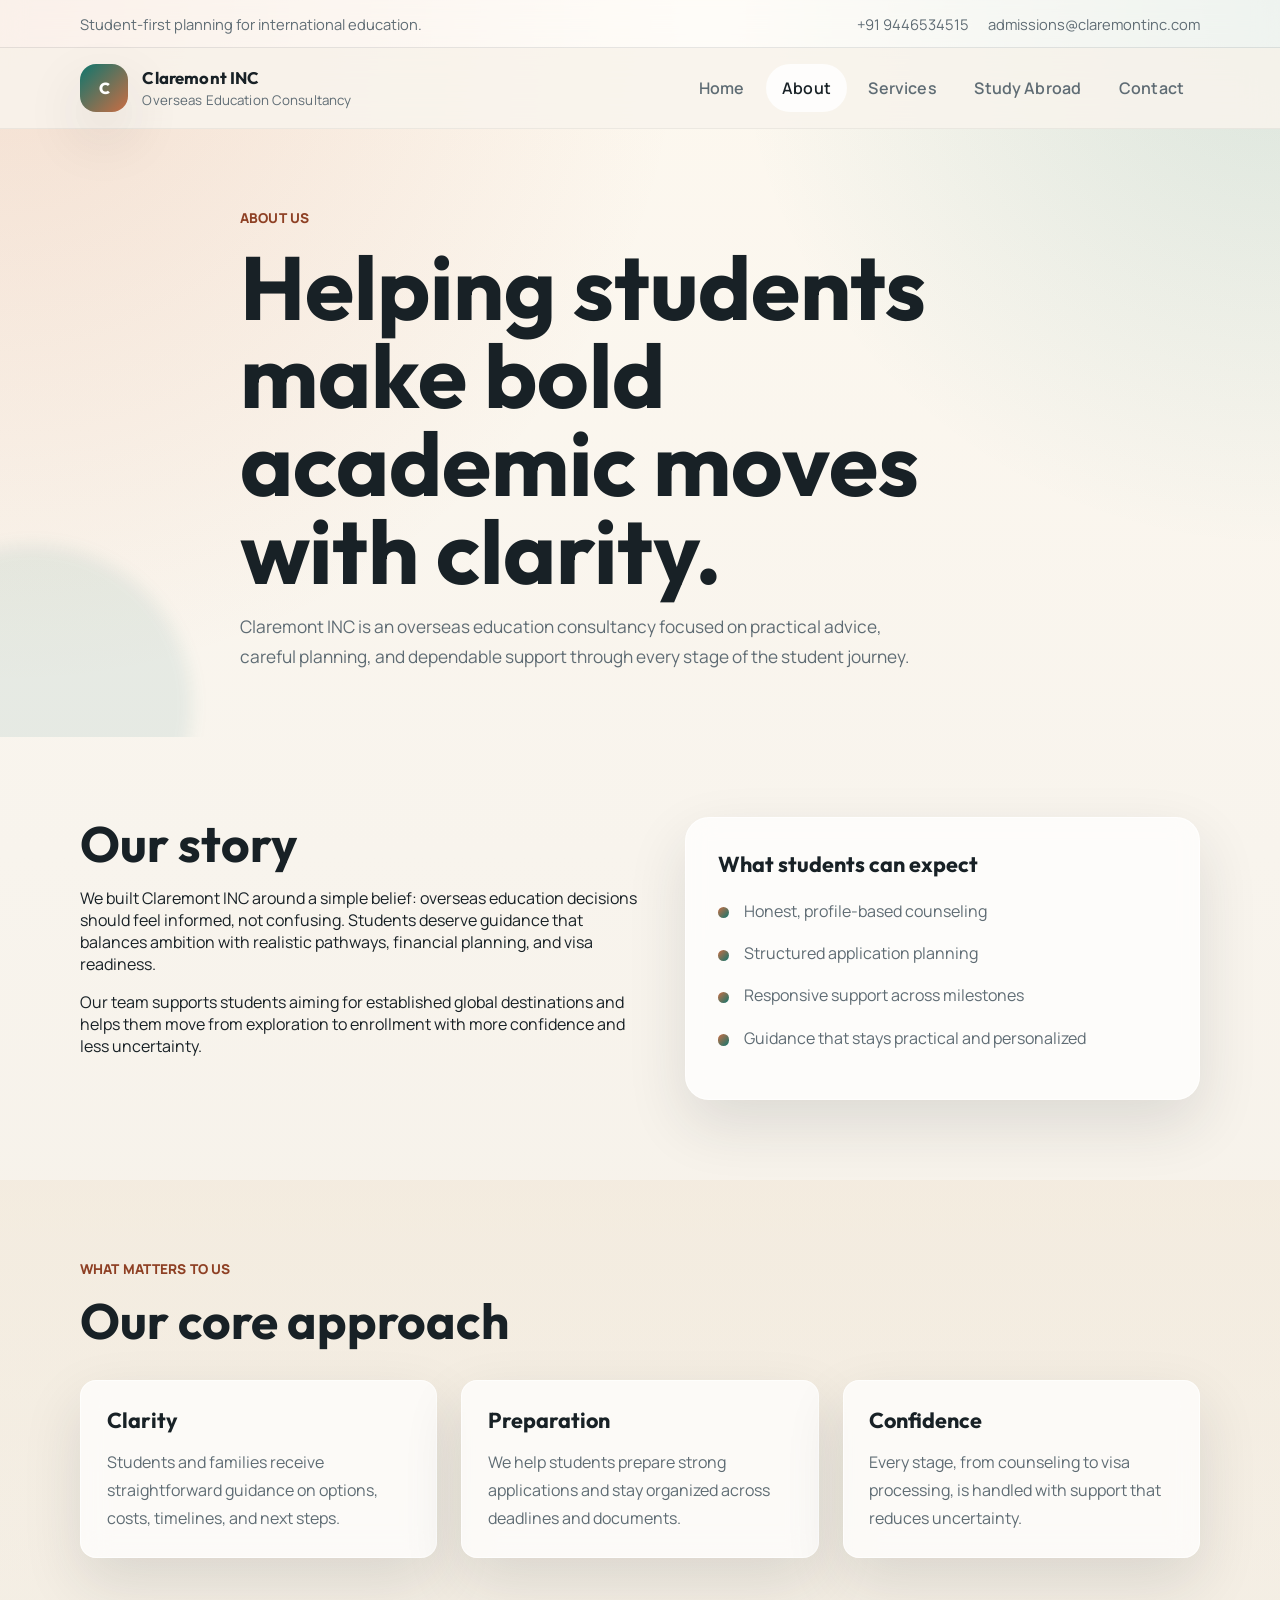
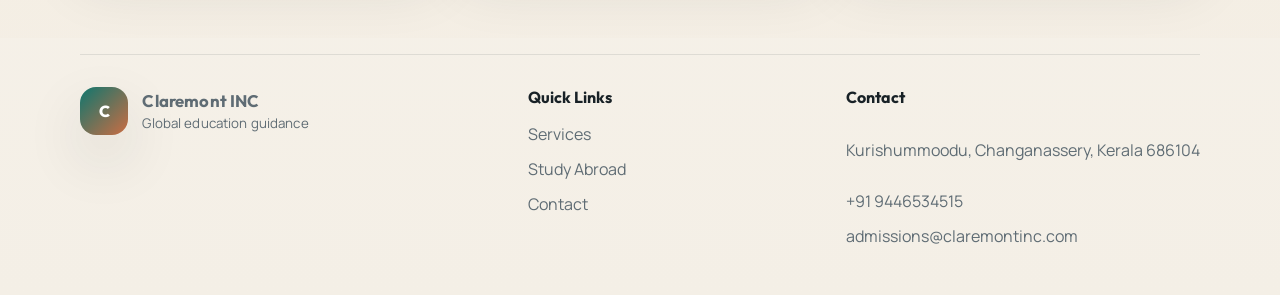
==== about.html @ fc42eb47 "Recreate Claremont website" ====
<!DOCTYPE html>
<html lang="en">
<head>
  <meta charset="UTF-8">
  <meta name="viewport" content="width=device-width, initial-scale=1.0">
  <title>About | Claremont INC</title>
  <meta name="description" content="Learn about Claremont INC and our student-first approach to overseas education guidance.">
  <link rel="preconnect" href="https://fonts.googleapis.com">
  <link rel="preconnect" href="https://fonts.gstatic.com" crossorigin>
  <link href="https://fonts.googleapis.com/css2?family=Manrope:wght@400;500;600;700;800&family=Outfit:wght@500;600;700;800&display=swap" rel="stylesheet">
  <link rel="stylesheet" href="styles.css">
</head>
<body>
  <div class="site-shell">
    <header class="topbar">
      <div class="container topbar__content">
        <p>Student-first planning for international education.</p>
        <div class="topbar__links">
          <a href="tel:+919446534515">+91 9446534515</a>
          <a href="mailto:admissions@claremontinc.com">admissions@claremontinc.com</a>
        </div>
      </div>
    </header>
    <header class="header">
      <div class="container header__content">
        <a class="brand" href="index.html">
          <span class="brand__mark">C</span>
          <span>
            <strong>Claremont INC</strong>
            <small>Overseas Education Consultancy</small>
          </span>
        </a>
        <button class="menu-toggle" type="button" aria-expanded="false" aria-controls="site-nav">
          <span></span>
          <span></span>
        </button>
        <nav id="site-nav" class="nav">
          <a class="nav__link" href="index.html">Home</a>
          <a class="nav__link nav__link--active" href="about.html">About</a>
          <a class="nav__link" href="services.html">Services</a>
          <a class="nav__link" href="study-abroad.html">Study Abroad</a>
          <a class="nav__link" href="contact.html">Contact</a>
        </nav>
      </div>
    </header>

    <main>
      <section class="page-hero">
        <div class="container page-hero__content">
          <p class="eyebrow">About us</p>
          <h1>Helping students make bold academic moves with clarity.</h1>
          <p class="lead">Claremont INC is an overseas education consultancy focused on practical advice, careful planning, and dependable support through every stage of the student journey.</p>
        </div>
      </section>

      <section class="section">
        <div class="container content-grid">
          <div>
            <h2>Our story</h2>
            <p>We built Claremont INC around a simple belief: overseas education decisions should feel informed, not confusing. Students deserve guidance that balances ambition with realistic pathways, financial planning, and visa readiness.</p>
            <p>Our team supports students aiming for established global destinations and helps them move from exploration to enrollment with more confidence and less uncertainty.</p>
          </div>
          <div class="highlight-panel">
            <h3>What students can expect</h3>
            <ul class="check-list">
              <li>Honest, profile-based counseling</li>
              <li>Structured application planning</li>
              <li>Responsive support across milestones</li>
              <li>Guidance that stays practical and personalized</li>
            </ul>
          </div>
        </div>
      </section>

      <section class="section section--tint">
        <div class="container">
          <div class="section-heading">
            <p class="eyebrow">What matters to us</p>
            <h2>Our core approach</h2>
          </div>
          <div class="service-grid">
            <article class="service-card">
              <h3>Clarity</h3>
              <p>Students and families receive straightforward guidance on options, costs, timelines, and next steps.</p>
            </article>
            <article class="service-card">
              <h3>Preparation</h3>
              <p>We help students prepare strong applications and stay organized across deadlines and documents.</p>
            </article>
            <article class="service-card">
              <h3>Confidence</h3>
              <p>Every stage, from counseling to visa processing, is handled with support that reduces uncertainty.</p>
            </article>
          </div>
        </div>
      </section>
    </main>

    <footer class="footer">
      <div class="container footer__grid">
        <div>
          <a class="brand brand--footer" href="index.html">
            <span class="brand__mark">C</span>
            <span>
              <strong>Claremont INC</strong>
              <small>Global education guidance</small>
            </span>
          </a>
        </div>
        <div>
          <h3>Quick Links</h3>
          <a href="services.html">Services</a>
          <a href="study-abroad.html">Study Abroad</a>
          <a href="contact.html">Contact</a>
        </div>
        <div>
          <h3>Contact</h3>
          <p>Kurishummoodu, Changanassery, Kerala 686104</p>
          <a href="tel:+919446534515">+91 9446534515</a>
          <a href="mailto:admissions@claremontinc.com">admissions@claremontinc.com</a>
        </div>
      </div>
    </footer>
  </div>
  <script src="script.js"></script>
</body>
</html>
---- styles.css ----
:root {
  --bg: #f8f4ed;
  --bg-strong: #f0e5d4;
  --surface: rgba(255, 255, 255, 0.72);
  --surface-strong: #fffdf8;
  --ink: #182126;
  --muted: #5f6c74;
  --line: rgba(24, 33, 38, 0.1);
  --brand: #0f766e;
  --brand-deep: #0a4f4a;
  --accent: #cb6d43;
  --accent-deep: #8e4024;
  --shadow: 0 24px 60px rgba(37, 44, 52, 0.12);
  --radius: 24px;
  --radius-sm: 16px;
  --container: min(1120px, calc(100% - 2rem));
}

* {
  box-sizing: border-box;
}

html {
  scroll-behavior: smooth;
}

body {
  margin: 0;
  font-family: "Manrope", sans-serif;
  color: var(--ink);
  background:
    radial-gradient(circle at top left, rgba(203, 109, 67, 0.18), transparent 30%),
    radial-gradient(circle at top right, rgba(15, 118, 110, 0.15), transparent 24%),
    linear-gradient(180deg, #fdf8ef 0%, #f8f4ed 45%, #f4efe6 100%);
}

a {
  color: inherit;
  text-decoration: none;
}

img {
  max-width: 100%;
}

.site-shell {
  min-height: 100vh;
}

.container {
  width: var(--container);
  margin: 0 auto;
}

.topbar {
  border-bottom: 1px solid var(--line);
  background: rgba(255, 255, 255, 0.55);
  backdrop-filter: blur(12px);
}

.topbar__content,
.header__content,
.hero__stats,
.cta-banner,
.footer__grid {
  display: flex;
  align-items: center;
}

.topbar__content {
  justify-content: space-between;
  gap: 1rem;
  padding: 0.85rem 0;
  font-size: 0.92rem;
  color: var(--muted);
}

.topbar__content p {
  margin: 0;
}

.topbar__links {
  display: flex;
  gap: 1.2rem;
  flex-wrap: wrap;
}

.header {
  position: sticky;
  top: 0;
  z-index: 50;
  background: rgba(248, 244, 237, 0.85);
  backdrop-filter: blur(18px);
  border-bottom: 1px solid rgba(24, 33, 38, 0.06);
}

.header__content {
  justify-content: space-between;
  gap: 1rem;
  padding: 1rem 0;
}

.brand {
  display: inline-flex;
  align-items: center;
  gap: 0.9rem;
}

.brand strong,
.brand small,
.nav__link,
.button,
.eyebrow,
.step-card span {
  letter-spacing: 0.01em;
}

.brand strong,
h1,
h2,
h3 {
  font-family: "Outfit", sans-serif;
}

.brand strong {
  display: block;
  font-size: 1.05rem;
}

.brand small {
  color: var(--muted);
}

.brand__mark {
  width: 3rem;
  height: 3rem;
  display: grid;
  place-items: center;
  border-radius: 1rem;
  color: white;
  font-weight: 800;
  font-family: "Outfit", sans-serif;
  background: linear-gradient(135deg, var(--brand), var(--accent));
  box-shadow: var(--shadow);
}

.nav {
  display: flex;
  align-items: center;
  gap: 0.35rem;
}

.nav__link {
  padding: 0.8rem 1rem;
  border-radius: 999px;
  color: var(--muted);
  font-weight: 600;
}

.nav__link:hover,
.nav__link--active {
  color: var(--ink);
  background: rgba(255, 255, 255, 0.8);
}

.menu-toggle {
  display: none;
  background: transparent;
  border: 0;
  padding: 0.3rem;
}

.menu-toggle span {
  display: block;
  width: 1.5rem;
  height: 2px;
  margin: 0.28rem 0;
  background: var(--ink);
}

.hero,
.page-hero {
  position: relative;
  overflow: hidden;
}

.hero::before,
.page-hero::before {
  content: "";
  position: absolute;
  inset: auto auto -8rem -8rem;
  width: 20rem;
  height: 20rem;
  border-radius: 50%;
  background: rgba(15, 118, 110, 0.08);
  filter: blur(8px);
}

.hero__grid,
.split-panel,
.content-grid,
.contact-grid {
  display: grid;
  gap: 2rem;
}

.hero__grid {
  grid-template-columns: 1.1fr 0.9fr;
  align-items: center;
  min-height: calc(100vh - 10rem);
  padding: 4rem 0 5rem;
}

.hero__copy {
  animation: rise 700ms ease-out both;
}

.hero__card {
  position: relative;
  animation: rise 900ms ease-out both;
}

.eyebrow {
  margin: 0 0 1rem;
  color: var(--accent-deep);
  font-size: 0.85rem;
  font-weight: 800;
  text-transform: uppercase;
}

h1 {
  margin: 0;
  font-size: clamp(2.8rem, 7vw, 5.8rem);
  line-height: 0.98;
}

h2 {
  margin: 0 0 1rem;
  font-size: clamp(2rem, 4vw, 3.1rem);
  line-height: 1.08;
}

h3 {
  margin: 0 0 0.85rem;
  font-size: 1.35rem;
}

.lead {
  max-width: 42rem;
  font-size: 1.08rem;
  line-height: 1.75;
  color: var(--muted);
}

.hero__actions {
  display: flex;
  flex-wrap: wrap;
  gap: 1rem;
  margin: 2rem 0;
}

.button {
  display: inline-flex;
  align-items: center;
  justify-content: center;
  min-height: 3.4rem;
  padding: 0.8rem 1.35rem;
  border-radius: 999px;
  border: 1px solid transparent;
  font-weight: 700;
  transition: transform 180ms ease, background 180ms ease, color 180ms ease;
}

.button:hover {
  transform: translateY(-1px);
}

.button--primary {
  color: white;
  background: linear-gradient(135deg, var(--brand), var(--brand-deep));
  box-shadow: 0 18px 40px rgba(15, 118, 110, 0.25);
}

.button--secondary {
  background: rgba(255, 255, 255, 0.72);
  border-color: var(--line);
}

.hero__stats {
  gap: 1rem;
  flex-wrap: wrap;
}

.hero__stats div,
.info-card,
.step-card,
.service-card,
.feature-card,
.testimonial-card,
.cta-banner,
.contact-card,
.detail-card,
.highlight-panel,
.destination-card {
  border: 1px solid rgba(255, 255, 255, 0.65);
  background: var(--surface);
  backdrop-filter: blur(14px);
  box-shadow: var(--shadow);
}

.hero__stats div {
  padding: 1rem 1.15rem;
  min-width: 12rem;
  border-radius: 1.2rem;
}

.hero__stats dt {
  font-family: "Outfit", sans-serif;
  font-size: 1.35rem;
  font-weight: 700;
}

.hero__stats dd {
  margin: 0.35rem 0 0;
  color: var(--muted);
}

.info-card {
  padding: 2rem;
  border-radius: var(--radius);
}

.info-card__label {
  margin: 0 0 0.75rem;
  color: var(--brand);
  font-weight: 800;
}

.check-list {
  list-style: none;
  padding: 0;
  margin: 1.2rem 0 0;
}

.check-list li {
  position: relative;
  padding-left: 1.65rem;
  margin-bottom: 1rem;
  color: var(--muted);
  line-height: 1.65;
}

.check-list li::before {
  content: "";
  position: absolute;
  left: 0;
  top: 0.6rem;
  width: 0.7rem;
  height: 0.7rem;
  border-radius: 50%;
  background: linear-gradient(135deg, var(--accent), var(--brand));
}

.floating-panel {
  position: absolute;
  right: -1rem;
  bottom: -1.5rem;
  width: min(18rem, 90%);
  padding: 1.2rem;
  border-radius: 1.25rem;
  background: var(--surface-strong);
  border: 1px solid var(--line);
  box-shadow: var(--shadow);
}

.floating-panel p {
  margin: 0 0 0.35rem;
  color: var(--muted);
}

.section {
  padding: 5rem 0;
}

.section--tint {
  background: linear-gradient(180deg, rgba(240, 229, 212, 0.5), rgba(240, 229, 212, 0.16));
}

.section--accent {
  background: linear-gradient(135deg, #113d44 0%, #0f5f66 55%, #1f7666 100%);
  color: white;
}

.section-heading {
  max-width: 42rem;
  margin-bottom: 2rem;
}

.section-heading--light .eyebrow,
.section-heading--light p,
.section-heading--light h2 {
  color: white;
}

.steps-grid,
.service-grid,
.testimonial-grid,
.destination-grid {
  display: grid;
  gap: 1.5rem;
}

.steps-grid,
.testimonial-grid {
  grid-template-columns: repeat(3, 1fr);
}

.service-grid,
.destination-grid {
  grid-template-columns: repeat(3, 1fr);
}

.step-card,
.service-card,
.feature-card,
.testimonial-card,
.detail-card,
.destination-card {
  padding: 1.6rem;
  border-radius: var(--radius-sm);
}

.step-card span {
  display: inline-block;
  margin-bottom: 1rem;
  color: var(--brand);
  font-weight: 800;
}

.step-card p,
.service-card p,
.feature-card p,
.testimonial-card p,
.destination-card p,
.detail-card p,
.contact-card p {
  margin: 0;
  line-height: 1.75;
  color: var(--muted);
}

.split-panel {
  grid-template-columns: 0.95fr 1.05fr;
  align-items: start;
}

.feature-stack {
  display: grid;
  gap: 1rem;
}

.testimonials .testimonial-card {
  background: rgba(255, 255, 255, 0.1);
  border-color: rgba(255, 255, 255, 0.16);
}

.testimonial-card p,
.testimonial-card footer {
  color: rgba(255, 255, 255, 0.9);
}

.testimonial-card footer {
  margin-top: 1rem;
  font-weight: 700;
}

.cta-banner {
  justify-content: space-between;
  gap: 1.5rem;
  padding: 2rem;
  border-radius: var(--radius);
}

.page-hero__content {
  padding: 5rem 0 3rem;
  max-width: 50rem;
}

.content-grid,
.contact-grid {
  grid-template-columns: 1fr 0.9fr;
  align-items: start;
}

.highlight-panel,
.contact-card {
  padding: 2rem;
  border-radius: var(--radius);
}

.contact-aside {
  display: grid;
  gap: 1rem;
}

.detail-card--accent {
  background: linear-gradient(135deg, rgba(203, 109, 67, 0.2), rgba(15, 118, 110, 0.14));
}

.contact-form {
  display: grid;
  gap: 1rem;
}

.contact-form label {
  display: grid;
  gap: 0.5rem;
  font-weight: 700;
}

.contact-form input,
.contact-form textarea {
  width: 100%;
  padding: 0.95rem 1rem;
  font: inherit;
  color: var(--ink);
  border: 1px solid rgba(24, 33, 38, 0.12);
  border-radius: 1rem;
  background: rgba(255, 255, 255, 0.9);
}

.contact-form input:focus,
.contact-form textarea:focus {
  outline: 2px solid rgba(15, 118, 110, 0.24);
  border-color: var(--brand);
}

.footer {
  padding: 1rem 0 3rem;
}

.footer__grid {
  align-items: start;
  justify-content: space-between;
  gap: 2rem;
  padding-top: 2rem;
  border-top: 1px solid var(--line);
}

.footer__grid > div {
  display: grid;
  gap: 0.8rem;
}

.footer h3 {
  margin-bottom: 0.2rem;
  font-size: 1rem;
}

.footer p,
.footer a {
  color: var(--muted);
}

@keyframes rise {
  from {
    opacity: 0;
    transform: translateY(24px);
  }

  to {
    opacity: 1;
    transform: translateY(0);
  }
}

@media (max-width: 900px) {
  .menu-toggle {
    display: block;
  }

  .nav {
    position: absolute;
    top: calc(100% + 0.75rem);
    right: 1rem;
    left: 1rem;
    display: none;
    flex-direction: column;
    align-items: stretch;
    padding: 0.8rem;
    border-radius: 1.25rem;
    background: rgba(255, 253, 248, 0.95);
    border: 1px solid var(--line);
    box-shadow: var(--shadow);
  }

  .nav.nav--open {
    display: flex;
  }

  .hero__grid,
  .split-panel,
  .content-grid,
  .contact-grid,
  .steps-grid,
  .service-grid,
  .testimonial-grid,
  .destination-grid {
    grid-template-columns: 1fr;
  }

  .hero__grid {
    min-height: auto;
    padding-top: 3rem;
  }

  .floating-panel {
    position: static;
    margin-top: 1rem;
    width: 100%;
  }

  .cta-banner,
  .topbar__content,
  .footer__grid {
    flex-direction: column;
    align-items: flex-start;
  }

  h1 {
    line-height: 1.02;
  }
}

@media (max-width: 640px) {
  .topbar {
    display: none;
  }

  .header__content {
    padding: 0.85rem 0;
  }

  .section,
  .page-hero__content {
    padding-top: 3.5rem;
    padding-bottom: 3.5rem;
  }

  .hero__stats div,
  .step-card,
  .service-card,
  .feature-card,
  .testimonial-card,
  .cta-banner,
  .contact-card,
  .detail-card,
  .highlight-panel,
  .destination-card,
  .info-card {
    padding: 1.25rem;
  }
}
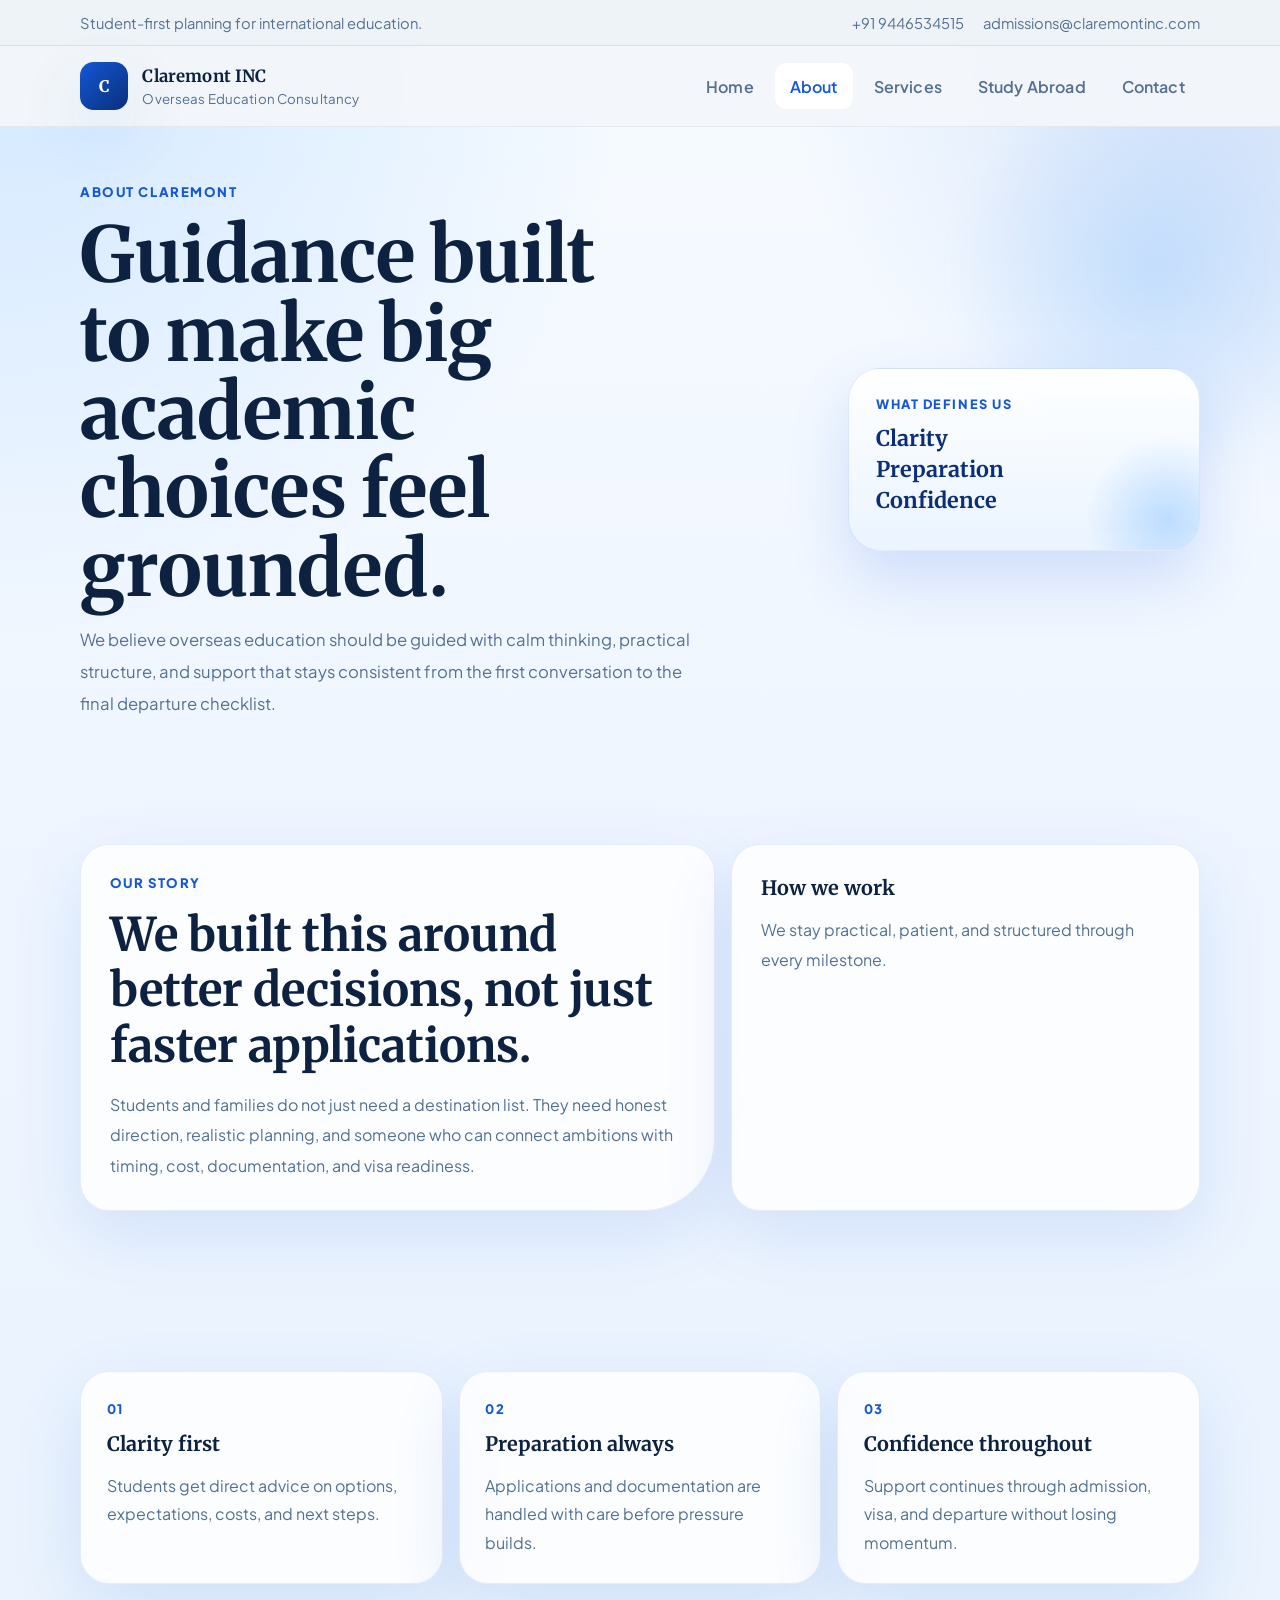
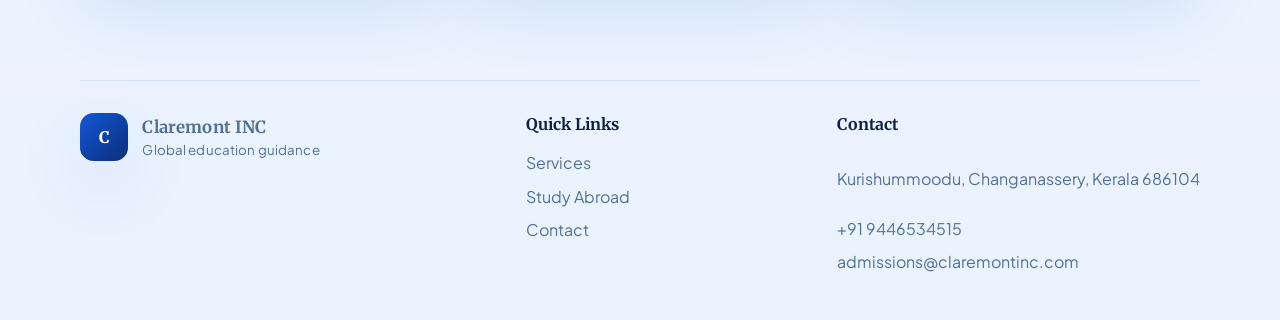
==== commit 2830b8d5: "Redesign site with animated premium visual system" ====
--- a/about.html
+++ b/about.html
@@ -7,7 +7,7 @@
   <meta name="description" content="Learn about Claremont INC and our student-first approach to overseas education guidance.">
   <link rel="preconnect" href="https://fonts.googleapis.com">
   <link rel="preconnect" href="https://fonts.gstatic.com" crossorigin>
-  <link href="https://fonts.googleapis.com/css2?family=Manrope:wght@400;500;600;700;800&family=Outfit:wght@500;600;700;800&display=swap" rel="stylesheet">
+  <link href="https://fonts.googleapis.com/css2?family=Merriweather:wght@400;700&family=Plus+Jakarta+Sans:wght@400;500;600;700;800&display=swap" rel="stylesheet">
   <link rel="stylesheet" href="styles.css">
 </head>
 <body>
@@ -21,9 +21,10 @@
         </div>
       </div>
     </header>
+
     <header class="header">
       <div class="container header__content">
-        <a class="brand" href="index.html">
+        <a class="brand" href="index.html" aria-label="Claremont INC home">
           <span class="brand__mark">C</span>
           <span>
             <strong>Claremont INC</strong>
@@ -45,53 +46,55 @@
     </header>
 
     <main>
-      <section class="page-hero">
-        <div class="container page-hero__content">
-          <p class="eyebrow">About us</p>
-          <h1>Helping students make bold academic moves with clarity.</h1>
-          <p class="lead">Claremont INC is an overseas education consultancy focused on practical advice, careful planning, and dependable support through every stage of the student journey.</p>
+      <section class="inner-hero">
+        <div class="container inner-hero__grid">
+          <div class="inner-hero__copy" data-reveal>
+            <p class="eyebrow">About Claremont</p>
+            <h1>Guidance built to make big academic choices feel grounded.</h1>
+            <p class="lead">We believe overseas education should be guided with calm thinking, practical structure, and support that stays consistent from the first conversation to the final departure checklist.</p>
+          </div>
+          <div class="inner-hero__panel" data-reveal>
+            <div class="glow-card glow-card--compact">
+              <span>What defines us</span>
+              <strong>Clarity</strong>
+              <strong>Preparation</strong>
+              <strong>Confidence</strong>
+            </div>
+          </div>
         </div>
       </section>
 
       <section class="section">
-        <div class="container content-grid">
-          <div>
-            <h2>Our story</h2>
-            <p>We built Claremont INC around a simple belief: overseas education decisions should feel informed, not confusing. Students deserve guidance that balances ambition with realistic pathways, financial planning, and visa readiness.</p>
-            <p>Our team supports students aiming for established global destinations and helps them move from exploration to enrollment with more confidence and less uncertainty.</p>
+        <div class="container narrative-grid">
+          <div class="narrative-card narrative-card--wide" data-reveal>
+            <p class="eyebrow">Our story</p>
+            <h2>We built this around better decisions, not just faster applications.</h2>
+            <p>Students and families do not just need a destination list. They need honest direction, realistic planning, and someone who can connect ambitions with timing, cost, documentation, and visa readiness.</p>
           </div>
-          <div class="highlight-panel">
-            <h3>What students can expect</h3>
-            <ul class="check-list">
-              <li>Honest, profile-based counseling</li>
-              <li>Structured application planning</li>
-              <li>Responsive support across milestones</li>
-              <li>Guidance that stays practical and personalized</li>
-            </ul>
+          <div class="narrative-card" data-reveal>
+            <h3>How we work</h3>
+            <p>We stay practical, patient, and structured through every milestone.</p>
           </div>
         </div>
       </section>
 
-      <section class="section section--tint">
-        <div class="container">
-          <div class="section-heading">
-            <p class="eyebrow">What matters to us</p>
-            <h2>Our core approach</h2>
-          </div>
-          <div class="service-grid">
-            <article class="service-card">
-              <h3>Clarity</h3>
-              <p>Students and families receive straightforward guidance on options, costs, timelines, and next steps.</p>
-            </article>
-            <article class="service-card">
-              <h3>Preparation</h3>
-              <p>We help students prepare strong applications and stay organized across deadlines and documents.</p>
-            </article>
-            <article class="service-card">
-              <h3>Confidence</h3>
-              <p>Every stage, from counseling to visa processing, is handled with support that reduces uncertainty.</p>
-            </article>
-          </div>
+      <section class="section section--aurora">
+        <div class="container prism-grid">
+          <article class="prism-card" data-reveal>
+            <span>01</span>
+            <h3>Clarity first</h3>
+            <p>Students get direct advice on options, expectations, costs, and next steps.</p>
+          </article>
+          <article class="prism-card prism-card--lift" data-reveal>
+            <span>02</span>
+            <h3>Preparation always</h3>
+            <p>Applications and documentation are handled with care before pressure builds.</p>
+          </article>
+          <article class="prism-card" data-reveal>
+            <span>03</span>
+            <h3>Confidence throughout</h3>
+            <p>Support continues through admission, visa, and departure without losing momentum.</p>
+          </article>
         </div>
       </section>
     </main>
--- a/styles.css
+++ b/styles.css
@@ -1,18 +1,20 @@
 :root {
-  --bg: #f8f4ed;
-  --bg-strong: #f0e5d4;
-  --surface: rgba(255, 255, 255, 0.72);
-  --surface-strong: #fffdf8;
-  --ink: #182126;
-  --muted: #5f6c74;
-  --line: rgba(24, 33, 38, 0.1);
-  --brand: #0f766e;
-  --brand-deep: #0a4f4a;
-  --accent: #cb6d43;
-  --accent-deep: #8e4024;
-  --shadow: 0 24px 60px rgba(37, 44, 52, 0.12);
-  --radius: 24px;
-  --radius-sm: 16px;
+  --bg: #eef5ff;
+  --bg-strong: #dfeaf9;
+  --surface: #ffffff;
+  --surface-soft: #f6faff;
+  --surface-strong: #fdfefe;
+  --ink: #0d2240;
+  --muted: #537092;
+  --line: #d3e0f2;
+  --brand: #1457d8;
+  --brand-deep: #0a2f78;
+  --brand-soft: #e8f1ff;
+  --accent: #4aa3ff;
+  --accent-soft: #e7f4ff;
+  --shadow: 0 24px 70px rgba(20, 87, 216, 0.12);
+  --radius: 20px;
+  --radius-sm: 12px;
   --container: min(1120px, calc(100% - 2rem));
 }
 
@@ -26,12 +28,12 @@
 
 body {
   margin: 0;
-  font-family: "Manrope", sans-serif;
+  font-family: "Plus Jakarta Sans", sans-serif;
   color: var(--ink);
   background:
-    radial-gradient(circle at top left, rgba(203, 109, 67, 0.18), transparent 30%),
-    radial-gradient(circle at top right, rgba(15, 118, 110, 0.15), transparent 24%),
-    linear-gradient(180deg, #fdf8ef 0%, #f8f4ed 45%, #f4efe6 100%);
+    radial-gradient(circle at top left, rgba(74, 163, 255, 0.22), transparent 28%),
+    radial-gradient(circle at top right, rgba(20, 87, 216, 0.16), transparent 22%),
+    linear-gradient(180deg, #f7fbff 0%, #eef5ff 48%, #eaf2fd 100%);
 }
 
 a {
@@ -54,8 +56,7 @@
 
 .topbar {
   border-bottom: 1px solid var(--line);
-  background: rgba(255, 255, 255, 0.55);
-  backdrop-filter: blur(12px);
+  background: #eef3f8;
 }
 
 .topbar__content,
@@ -89,9 +90,9 @@
   position: sticky;
   top: 0;
   z-index: 50;
-  background: rgba(248, 244, 237, 0.85);
-  backdrop-filter: blur(18px);
-  border-bottom: 1px solid rgba(24, 33, 38, 0.06);
+  background: rgba(243, 246, 250, 0.96);
+  backdrop-filter: blur(10px);
+  border-bottom: 1px solid rgba(17, 32, 51, 0.06);
 }
 
 .header__content {
@@ -119,7 +120,7 @@
 h1,
 h2,
 h3 {
-  font-family: "Outfit", sans-serif;
+  font-family: "Merriweather", serif;
 }
 
 .brand strong {
@@ -136,11 +137,11 @@
   height: 3rem;
   display: grid;
   place-items: center;
-  border-radius: 1rem;
+  border-radius: 0.85rem;
   color: white;
   font-weight: 800;
-  font-family: "Outfit", sans-serif;
-  background: linear-gradient(135deg, var(--brand), var(--accent));
+  font-family: "Merriweather", serif;
+  background: linear-gradient(135deg, var(--brand), var(--brand-deep));
   box-shadow: var(--shadow);
 }
 
@@ -151,16 +152,16 @@
 }
 
 .nav__link {
-  padding: 0.8rem 1rem;
-  border-radius: 999px;
+  padding: 0.8rem 0.95rem;
+  border-radius: 0.7rem;
   color: var(--muted);
   font-weight: 600;
 }
 
 .nav__link:hover,
 .nav__link--active {
-  color: var(--ink);
-  background: rgba(255, 255, 255, 0.8);
+  color: var(--brand);
+  background: #ffffff;
 }
 
 .menu-toggle {
@@ -175,7 +176,7 @@
   width: 1.5rem;
   height: 2px;
   margin: 0.28rem 0;
-  background: var(--ink);
+  background: var(--brand);
 }
 
 .hero,
@@ -188,12 +189,13 @@
 .page-hero::before {
   content: "";
   position: absolute;
-  inset: auto auto -8rem -8rem;
-  width: 20rem;
-  height: 20rem;
-  border-radius: 50%;
-  background: rgba(15, 118, 110, 0.08);
-  filter: blur(8px);
+  inset: 0;
+  background:
+    linear-gradient(90deg, rgba(23, 57, 92, 0.06) 1px, transparent 1px),
+    linear-gradient(rgba(23, 57, 92, 0.06) 1px, transparent 1px);
+  background-size: 44px 44px;
+  mask-image: linear-gradient(180deg, rgba(0, 0, 0, 0.55), transparent 80%);
+  pointer-events: none;
 }
 
 .hero__grid,
@@ -204,11 +206,1994 @@
   gap: 2rem;
 }
 
+.editorial-hero,
+.introduction-block,
+.destination-layout,
+.credibility-band__grid,
+.editorial-testimonials__grid {
+  display: grid;
+  gap: 2rem;
+}
+
 .hero__grid {
-  grid-template-columns: 1.1fr 0.9fr;
+  grid-template-columns: 1.12fr 0.88fr;
   align-items: center;
-  min-height: calc(100vh - 10rem);
-  padding: 4rem 0 5rem;
+  min-height: calc(100vh - 12rem);
+  padding: 4.5rem 0 5rem;
+}
+
+.hero--editorial {
+  padding: 2.5rem 0 0;
+}
+
+.editorial-hero {
+  grid-template-columns: minmax(0, 1.2fr) minmax(290px, 0.56fr);
+  align-items: stretch;
+  min-height: calc(100vh - 16rem);
+}
+
+.editorial-hero__main {
+  display: flex;
+  flex-direction: column;
+  justify-content: center;
+  padding: 3.25rem 0 4rem;
+  max-width: 50rem;
+}
+
+.editorial-hero__aside {
+  display: grid;
+  align-content: end;
+  gap: 1rem;
+  padding: 2rem 0 3rem;
+}
+
+.hero-note {
+  padding: 1.35rem 1.4rem;
+  border-top: 3px solid var(--brand);
+  border-bottom: 1px solid var(--line);
+  background: rgba(255, 255, 255, 0.72);
+}
+
+.hero-note--accent {
+  border-top-color: var(--accent);
+  background: #f9f5ef;
+}
+
+.hero-note__label {
+  margin: 0 0 0.45rem;
+  font-size: 0.82rem;
+  font-weight: 800;
+  letter-spacing: 0.12em;
+  text-transform: uppercase;
+  color: var(--brand);
+}
+
+.hero-note p:last-child {
+  margin: 0;
+  line-height: 1.8;
+  color: var(--muted);
+}
+
+.credibility-band {
+  padding: 0 0 2rem;
+}
+
+.credibility-band__grid {
+  grid-template-columns: repeat(3, 1fr);
+  border-top: 1px solid var(--line);
+  border-bottom: 1px solid var(--line);
+}
+
+.credibility-band__grid > div {
+  padding: 1.6rem 0;
+}
+
+.credibility-band__grid > div:not(:last-child) {
+  border-right: 1px solid var(--line);
+}
+
+.credibility-band span {
+  display: block;
+  margin-bottom: 0.45rem;
+  font-family: "Merriweather", serif;
+  font-size: 1.55rem;
+  color: var(--brand);
+}
+
+.credibility-band p {
+  max-width: 18rem;
+  margin: 0;
+  line-height: 1.75;
+  color: var(--muted);
+}
+
+.section--paper {
+  background:
+    linear-gradient(180deg, rgba(255, 255, 255, 0.92), rgba(248, 250, 252, 0.92));
+}
+
+.introduction-block {
+  grid-template-columns: 0.9fr 1.1fr;
+  align-items: start;
+}
+
+.introduction-block__right {
+  padding-top: 0.55rem;
+}
+
+.introduction-block__right p {
+  margin: 0 0 1.15rem;
+  color: var(--muted);
+  line-height: 1.9;
+}
+
+.process-track {
+  display: grid;
+  grid-template-columns: repeat(4, 1fr);
+  gap: 0;
+  border-top: 1px solid var(--line);
+  border-bottom: 1px solid var(--line);
+}
+
+.process-step {
+  padding: 1.75rem 1.35rem 1.9rem;
+}
+
+.process-step:not(:last-child) {
+  border-right: 1px solid var(--line);
+}
+
+.process-step span {
+  display: inline-block;
+  margin-bottom: 1rem;
+  font-size: 0.82rem;
+  font-weight: 800;
+  letter-spacing: 0.12em;
+  color: var(--brand);
+}
+
+.process-step h3 {
+  margin-bottom: 0.7rem;
+  font-size: 1.1rem;
+}
+
+.process-step p {
+  margin: 0;
+  color: var(--muted);
+  line-height: 1.8;
+}
+
+.section--ink {
+  background: linear-gradient(180deg, #162c43, #19344f);
+  color: white;
+}
+
+.service-rows {
+  display: grid;
+  gap: 0;
+  border-top: 1px solid rgba(255, 255, 255, 0.14);
+}
+
+.service-row {
+  display: grid;
+  grid-template-columns: 88px minmax(0, 1fr);
+  gap: 1.2rem;
+  align-items: start;
+  padding: 1.4rem 0;
+  border-bottom: 1px solid rgba(255, 255, 255, 0.14);
+}
+
+.service-row span {
+  display: inline-block;
+  padding-top: 0.2rem;
+  font-family: "Merriweather", serif;
+  color: rgba(255, 255, 255, 0.72);
+}
+
+.service-row h3 {
+  margin-bottom: 0.55rem;
+  color: white;
+}
+
+.service-row p {
+  margin: 0;
+  max-width: 42rem;
+  line-height: 1.85;
+  color: rgba(255, 255, 255, 0.78);
+}
+
+.destination-layout {
+  grid-template-columns: 0.95fr 1.05fr;
+  align-items: center;
+}
+
+.destination-layout__list {
+  display: flex;
+  flex-wrap: wrap;
+  gap: 0.85rem;
+  justify-content: flex-start;
+  align-content: flex-start;
+}
+
+.destination-pill {
+  padding: 1rem 1.15rem;
+  min-width: 11rem;
+  border: 1px solid var(--line);
+  border-left: 4px solid var(--brand);
+  background: #ffffff;
+  font-weight: 700;
+  color: var(--brand);
+  box-shadow: var(--shadow);
+}
+
+.section--quote {
+  padding-top: 1rem;
+}
+
+.quote-panel {
+  position: relative;
+  padding: 2.75rem 2rem 2rem;
+  border-top: 4px solid var(--accent);
+  border-bottom: 1px solid var(--line);
+}
+
+.quote-panel__mark {
+  position: absolute;
+  top: -0.4rem;
+  left: 0;
+  margin: 0;
+  font-family: "Merriweather", serif;
+  font-size: 5rem;
+  line-height: 1;
+  color: rgba(138, 111, 77, 0.18);
+}
+
+.quote-panel blockquote {
+  max-width: 54rem;
+  margin: 0;
+  padding-left: 3rem;
+  font-family: "Merriweather", serif;
+  font-size: clamp(1.45rem, 3vw, 2.1rem);
+  line-height: 1.7;
+  color: var(--brand-deep);
+}
+
+.quote-panel__source {
+  margin: 1rem 0 0 3rem;
+  color: var(--muted);
+  font-weight: 700;
+}
+
+.editorial-testimonials__grid {
+  grid-template-columns: repeat(3, 1fr);
+  gap: 2rem;
+}
+
+.testimonial-plain {
+  margin: 0;
+  padding-top: 1.25rem;
+  border-top: 2px solid var(--brand);
+}
+
+.testimonial-plain p {
+  margin: 0 0 1rem;
+  line-height: 1.9;
+  color: var(--muted);
+}
+
+.testimonial-plain footer {
+  color: var(--brand);
+  font-weight: 700;
+}
+
+.cta-banner--editorial {
+  border-top: 3px solid var(--brand);
+  border-radius: 0;
+  box-shadow: none;
+}
+
+.hero--signature {
+  padding: 2rem 0 1.5rem;
+}
+
+.signature-hero {
+  display: grid;
+  grid-template-columns: minmax(0, 1.05fr) minmax(320px, 0.95fr);
+  gap: 2.2rem;
+  align-items: center;
+  min-height: calc(100vh - 11rem);
+}
+
+.signature-hero__copy {
+  position: relative;
+  z-index: 1;
+  padding: 2rem 0 3rem;
+}
+
+.signature-hero__copy h1 {
+  max-width: 12ch;
+  font-size: clamp(3.4rem, 7vw, 6.1rem);
+  line-height: 1.01;
+}
+
+.signature-hero__copy .lead {
+  max-width: 39rem;
+  font-size: 1.08rem;
+}
+
+.signature-metrics {
+  display: grid;
+  grid-template-columns: repeat(3, 1fr);
+  gap: 1rem;
+  margin-top: 2.25rem;
+}
+
+.signature-metrics div {
+  padding: 1rem 1rem 1.15rem;
+  border-radius: 1.1rem;
+  border: 1px solid rgba(20, 87, 216, 0.12);
+  background: rgba(255, 255, 255, 0.72);
+  backdrop-filter: blur(10px);
+  box-shadow: var(--shadow);
+}
+
+.signature-metrics strong {
+  display: block;
+  margin-bottom: 0.4rem;
+  font-family: "Merriweather", serif;
+  color: var(--brand-deep);
+}
+
+.signature-metrics span {
+  color: var(--muted);
+  line-height: 1.6;
+}
+
+.signature-hero__visual {
+  position: relative;
+  min-height: 38rem;
+  display: grid;
+  place-items: center;
+}
+
+.orbital-panel {
+  position: relative;
+  width: min(34rem, 100%);
+  aspect-ratio: 1 / 1;
+  border-radius: 2.4rem;
+  background:
+    radial-gradient(circle at center, rgba(255, 255, 255, 0.98) 0 18%, rgba(255, 255, 255, 0.88) 18% 28%, rgba(20, 87, 216, 0.12) 28% 29%, transparent 29% 45%, rgba(20, 87, 216, 0.08) 45% 46%, transparent 46% 62%, rgba(20, 87, 216, 0.06) 62% 63%, transparent 63% 100%),
+    linear-gradient(145deg, rgba(255, 255, 255, 0.88), rgba(232, 241, 255, 0.92));
+  border: 1px solid rgba(20, 87, 216, 0.12);
+  box-shadow: var(--shadow);
+  overflow: hidden;
+}
+
+.orbital-panel::before,
+.orbital-panel::after {
+  content: "";
+  position: absolute;
+  border-radius: 50%;
+  background: rgba(74, 163, 255, 0.12);
+  filter: blur(6px);
+}
+
+.orbital-panel::before {
+  width: 8rem;
+  height: 8rem;
+  top: 2rem;
+  right: 2rem;
+}
+
+.orbital-panel::after {
+  width: 10rem;
+  height: 10rem;
+  bottom: 2rem;
+  left: 2rem;
+}
+
+.orbital-panel__core {
+  position: absolute;
+  inset: 50% auto auto 50%;
+  transform: translate(-50%, -50%);
+  width: 15rem;
+  height: 15rem;
+  padding: 2rem 1.6rem;
+  border-radius: 50%;
+  display: grid;
+  place-items: center;
+  text-align: center;
+  background: linear-gradient(180deg, #0f5de7, #0a2f78);
+  color: white;
+  box-shadow: 0 28px 60px rgba(10, 47, 120, 0.28);
+}
+
+.orbital-panel__core p {
+  margin: 0 0 0.5rem;
+  font-size: 0.76rem;
+  letter-spacing: 0.12em;
+  text-transform: uppercase;
+  color: rgba(255, 255, 255, 0.82);
+}
+
+.orbital-panel__core h2 {
+  margin: 0;
+  font-size: 1.5rem;
+  line-height: 1.35;
+  color: white;
+}
+
+.orbit {
+  position: absolute;
+  padding: 0.8rem 1rem;
+  border-radius: 999px;
+  background: #ffffff;
+  border: 1px solid rgba(20, 87, 216, 0.12);
+  color: var(--brand-deep);
+  font-weight: 700;
+  box-shadow: var(--shadow);
+}
+
+.orbit--one {
+  top: 13%;
+  left: 15%;
+}
+
+.orbit--two {
+  top: 20%;
+  right: 8%;
+}
+
+.orbit--three {
+  bottom: 19%;
+  left: 10%;
+}
+
+.orbit--four {
+  right: 13%;
+  bottom: 14%;
+}
+
+.floating-strip {
+  position: absolute;
+  border-radius: 1.4rem;
+  background: rgba(255, 255, 255, 0.9);
+  border: 1px solid rgba(20, 87, 216, 0.12);
+  box-shadow: var(--shadow);
+  backdrop-filter: blur(10px);
+}
+
+.floating-strip--top {
+  top: 2rem;
+  right: 0;
+  display: flex;
+  gap: 0.6rem;
+  padding: 0.8rem;
+}
+
+.floating-strip--top span {
+  padding: 0.7rem 0.95rem;
+  border-radius: 999px;
+  background: linear-gradient(180deg, #f2f8ff, #ffffff);
+  color: var(--brand);
+  font-weight: 700;
+}
+
+.floating-strip--bottom {
+  left: 0;
+  bottom: 2rem;
+  width: 17rem;
+  padding: 1rem 1.1rem;
+}
+
+.floating-strip--bottom p {
+  margin: 0;
+  color: var(--muted);
+  line-height: 1.7;
+}
+
+.ribbon-band {
+  padding: 0.5rem 0 2rem;
+}
+
+.ribbon-band__inner {
+  display: flex;
+  flex-wrap: wrap;
+  gap: 0.8rem;
+  padding: 1rem;
+  border-radius: 1.5rem;
+  background: linear-gradient(135deg, #0e50cf, #0a2f78);
+  box-shadow: 0 24px 56px rgba(10, 47, 120, 0.24);
+}
+
+.ribbon-band__inner p {
+  margin: 0;
+  padding: 0.8rem 1rem;
+  border-radius: 999px;
+  background: rgba(255, 255, 255, 0.12);
+  color: white;
+  font-weight: 600;
+}
+
+.section--blueprint {
+  padding-top: 2rem;
+}
+
+.blueprint-layout {
+  display: grid;
+  grid-template-columns: 0.9fr 1.1fr;
+  gap: 2rem;
+  align-items: stretch;
+}
+
+.blueprint-card {
+  padding: 2.2rem;
+  border-radius: 2rem 2rem 5rem 2rem;
+  background: linear-gradient(180deg, #ffffff, #edf5ff);
+  border: 1px solid rgba(20, 87, 216, 0.12);
+  box-shadow: var(--shadow);
+}
+
+.blueprint-card p:last-child {
+  margin: 0;
+  color: var(--muted);
+  line-height: 1.9;
+}
+
+.blueprint-grid {
+  display: grid;
+  grid-template-columns: repeat(2, 1fr);
+  gap: 1rem;
+}
+
+.blueprint-grid article {
+  padding: 1.4rem;
+  border-radius: 1.4rem;
+  background: linear-gradient(180deg, rgba(255, 255, 255, 0.98), rgba(232, 241, 255, 0.98));
+  border: 1px solid rgba(20, 87, 216, 0.1);
+  box-shadow: var(--shadow);
+}
+
+.blueprint-grid span {
+  display: inline-block;
+  margin-bottom: 0.8rem;
+  color: var(--brand);
+  font-weight: 800;
+}
+
+.blueprint-grid p {
+  margin: 0;
+  color: var(--muted);
+  line-height: 1.75;
+}
+
+.route-section__intro {
+  max-width: 38rem;
+  margin-bottom: 2rem;
+}
+
+.route-path {
+  position: relative;
+  display: grid;
+  grid-template-columns: repeat(4, 1fr);
+  gap: 1.2rem;
+}
+
+.route-path::before {
+  content: "";
+  position: absolute;
+  left: 6%;
+  right: 6%;
+  top: 50%;
+  height: 3px;
+  border-radius: 999px;
+  background: linear-gradient(90deg, rgba(20, 87, 216, 0.12), rgba(20, 87, 216, 0.4), rgba(20, 87, 216, 0.12));
+}
+
+.route-node {
+  position: relative;
+  z-index: 1;
+  padding: 1.5rem;
+  border-radius: 1.6rem;
+  background: linear-gradient(180deg, #ffffff, #f4f9ff);
+  border: 1px solid rgba(20, 87, 216, 0.12);
+  box-shadow: var(--shadow);
+}
+
+.route-node::before {
+  content: "";
+  position: absolute;
+  top: -0.85rem;
+  left: 1.5rem;
+  width: 1rem;
+  height: 1rem;
+  border-radius: 50%;
+  background: var(--brand);
+  box-shadow: 0 0 0 10px rgba(20, 87, 216, 0.12);
+}
+
+.route-node--b,
+.route-node--d {
+  margin-top: 2rem;
+}
+
+.route-node span {
+  display: inline-block;
+  margin-bottom: 0.75rem;
+  color: var(--brand);
+  font-weight: 800;
+  text-transform: uppercase;
+  font-size: 0.8rem;
+  letter-spacing: 0.12em;
+}
+
+.route-node p {
+  margin: 0;
+  color: var(--muted);
+  line-height: 1.8;
+}
+
+.section--deepblue {
+  background:
+    radial-gradient(circle at top right, rgba(74, 163, 255, 0.16), transparent 28%),
+    linear-gradient(180deg, #0c3da0, #082b74 72%);
+  color: white;
+}
+
+.service-mosaic {
+  display: grid;
+  gap: 2rem;
+}
+
+.service-mosaic__intro {
+  max-width: 38rem;
+}
+
+.service-mosaic__grid {
+  display: grid;
+  grid-template-columns: 1.15fr 0.85fr 0.85fr;
+  gap: 1rem;
+}
+
+.mosaic-card {
+  min-height: 13rem;
+  padding: 1.5rem;
+  border-radius: 1.6rem;
+  background: rgba(255, 255, 255, 0.08);
+  border: 1px solid rgba(255, 255, 255, 0.12);
+  backdrop-filter: blur(10px);
+}
+
+.mosaic-card--large {
+  grid-row: span 2;
+  min-height: auto;
+  background: linear-gradient(180deg, rgba(255, 255, 255, 0.14), rgba(255, 255, 255, 0.08));
+}
+
+.mosaic-card--accent {
+  background: linear-gradient(180deg, rgba(74, 163, 255, 0.28), rgba(255, 255, 255, 0.08));
+}
+
+.mosaic-card h3 {
+  color: white;
+}
+
+.mosaic-card p {
+  margin: 0;
+  color: rgba(255, 255, 255, 0.84);
+  line-height: 1.85;
+}
+
+.destination-stage {
+  display: grid;
+  grid-template-columns: 0.92fr 1.08fr;
+  gap: 2rem;
+  align-items: center;
+}
+
+.country-stack {
+  display: grid;
+  grid-template-columns: repeat(2, 1fr);
+  gap: 1rem;
+}
+
+.country-card {
+  padding: 1.4rem;
+  border-radius: 1.5rem;
+  background: linear-gradient(180deg, #ffffff, #eef5ff);
+  border: 1px solid rgba(20, 87, 216, 0.12);
+  box-shadow: var(--shadow);
+}
+
+.country-card--top {
+  transform: translateY(-1rem);
+}
+
+.country-card--mid {
+  transform: translateY(1rem);
+}
+
+.country-card--low {
+  transform: translateY(0.75rem);
+}
+
+.country-card span {
+  display: inline-flex;
+  align-items: center;
+  justify-content: center;
+  min-width: 4rem;
+  height: 2.4rem;
+  margin-bottom: 0.8rem;
+  padding: 0 0.9rem;
+  border-radius: 999px;
+  background: linear-gradient(180deg, #0f5de7, #0a2f78);
+  color: white;
+  font-weight: 800;
+}
+
+.country-card p {
+  margin: 0;
+  color: var(--muted);
+  line-height: 1.75;
+}
+
+.trust-stage__grid {
+  display: grid;
+  grid-template-columns: 1.2fr 0.9fr 0.9fr;
+  gap: 1rem;
+}
+
+.trust-card {
+  margin: 0;
+  padding: 1.6rem;
+  border-radius: 1.6rem;
+  background: linear-gradient(180deg, #ffffff, #f5f9ff);
+  border: 1px solid rgba(20, 87, 216, 0.12);
+  box-shadow: var(--shadow);
+}
+
+.trust-card--featured {
+  background: linear-gradient(180deg, #0f5de7, #0a2f78);
+}
+
+.trust-card p {
+  margin: 0 0 1rem;
+  line-height: 1.9;
+  color: var(--muted);
+}
+
+.trust-card--featured p,
+.trust-card--featured footer {
+  color: white;
+}
+
+.trust-card footer {
+  color: var(--brand);
+  font-weight: 700;
+}
+
+.cta-banner--signature {
+  position: relative;
+  overflow: hidden;
+  border: 1px solid rgba(20, 87, 216, 0.12);
+  border-radius: 2rem;
+  background: linear-gradient(135deg, #ffffff 0%, #edf5ff 100%);
+}
+
+.cta-banner--signature::before {
+  content: "";
+  position: absolute;
+  width: 16rem;
+  height: 16rem;
+  border-radius: 50%;
+  right: -4rem;
+  top: -5rem;
+  background: rgba(74, 163, 255, 0.16);
+}
+
+.hero--minimal {
+  padding: 3rem 0 1rem;
+}
+
+.minimal-hero {
+  display: grid;
+  grid-template-columns: minmax(0, 1fr) minmax(280px, 0.95fr);
+  gap: 2rem;
+  align-items: center;
+  min-height: calc(100vh - 14rem);
+}
+
+.minimal-hero__copy {
+  max-width: 40rem;
+}
+
+.minimal-hero__copy h1 {
+  max-width: 10ch;
+  font-size: clamp(3.2rem, 7vw, 5.8rem);
+  line-height: 1;
+}
+
+.minimal-hero__copy .lead {
+  max-width: 28rem;
+  font-size: 1.15rem;
+  line-height: 1.8;
+}
+
+.minimal-hero__art {
+  display: grid;
+  place-items: center;
+}
+
+.signal-board {
+  position: relative;
+  width: min(36rem, 100%);
+  aspect-ratio: 1 / 1;
+  border-radius: 2.5rem;
+  background:
+    linear-gradient(180deg, rgba(255, 255, 255, 0.98), rgba(233, 243, 255, 0.94));
+  border: 1px solid rgba(20, 87, 216, 0.12);
+  box-shadow: var(--shadow);
+  overflow: hidden;
+}
+
+.signal-board::before {
+  content: "";
+  position: absolute;
+  inset: 1.25rem;
+  border-radius: 2rem;
+  border: 1px dashed rgba(20, 87, 216, 0.14);
+}
+
+.signal-board__line {
+  position: absolute;
+  border-radius: 999px;
+  background: linear-gradient(90deg, rgba(20, 87, 216, 0.08), rgba(20, 87, 216, 0.28), rgba(20, 87, 216, 0.08));
+}
+
+.signal-board__line--one {
+  width: 76%;
+  height: 0.35rem;
+  left: 12%;
+  top: 26%;
+  transform: rotate(-18deg);
+}
+
+.signal-board__line--two {
+  width: 82%;
+  height: 0.35rem;
+  left: 9%;
+  top: 50%;
+  transform: rotate(12deg);
+}
+
+.signal-board__line--three {
+  width: 68%;
+  height: 0.35rem;
+  left: 16%;
+  top: 72%;
+  transform: rotate(-14deg);
+}
+
+.signal-point {
+  position: absolute;
+  display: inline-flex;
+  align-items: center;
+  justify-content: center;
+  min-width: 6rem;
+  height: 3rem;
+  padding: 0 1rem;
+  border-radius: 999px;
+  background: #ffffff;
+  border: 1px solid rgba(20, 87, 216, 0.12);
+  color: var(--brand-deep);
+  font-weight: 700;
+  box-shadow: var(--shadow);
+}
+
+.signal-point--a {
+  left: 11%;
+  top: 18%;
+}
+
+.signal-point--b {
+  right: 11%;
+  top: 44%;
+}
+
+.signal-point--c {
+  left: 20%;
+  bottom: 16%;
+}
+
+.signal-core {
+  position: absolute;
+  inset: 50% auto auto 50%;
+  transform: translate(-50%, -50%);
+  width: 12.5rem;
+  height: 12.5rem;
+  border-radius: 50%;
+  display: grid;
+  place-items: center;
+  text-align: center;
+  background: linear-gradient(180deg, #1160ec, #0a2f78);
+  color: white;
+  box-shadow: 0 24px 56px rgba(10, 47, 120, 0.24);
+}
+
+.signal-core span {
+  display: block;
+  font-family: "Merriweather", serif;
+  font-size: 3rem;
+  line-height: 1;
+}
+
+.signal-core p {
+  margin: 0.25rem 0 0;
+  max-width: 7rem;
+  line-height: 1.5;
+  color: rgba(255, 255, 255, 0.82);
+}
+
+.section--clean {
+  padding-top: 1.5rem;
+}
+
+.proof-strip {
+  display: grid;
+  grid-template-columns: repeat(3, 1fr);
+  gap: 1rem;
+}
+
+.proof-strip div {
+  padding: 1.5rem;
+  border-radius: 1.4rem;
+  background: rgba(255, 255, 255, 0.76);
+  border: 1px solid rgba(20, 87, 216, 0.1);
+  box-shadow: var(--shadow);
+}
+
+.proof-strip strong {
+  display: block;
+  margin-bottom: 0.45rem;
+  color: var(--brand-deep);
+  font-family: "Merriweather", serif;
+}
+
+.proof-strip span {
+  color: var(--muted);
+  line-height: 1.6;
+}
+
+.concept-stage__intro {
+  max-width: 34rem;
+  margin-bottom: 2rem;
+}
+
+.concept-flow {
+  display: grid;
+  grid-template-columns: repeat(3, 1fr);
+  gap: 1rem;
+}
+
+.concept-card {
+  position: relative;
+  padding: 1.6rem;
+  border-radius: 1.6rem;
+  background: linear-gradient(180deg, #ffffff, #f2f8ff);
+  border: 1px solid rgba(20, 87, 216, 0.12);
+  box-shadow: var(--shadow);
+}
+
+.concept-card--lift {
+  transform: translateY(1.5rem);
+}
+
+.concept-card span {
+  display: inline-block;
+  margin-bottom: 0.8rem;
+  color: var(--brand);
+  font-weight: 800;
+  font-size: 0.82rem;
+  letter-spacing: 0.12em;
+}
+
+.concept-card p {
+  margin: 0;
+  color: var(--muted);
+  line-height: 1.8;
+}
+
+.section--feature {
+  background: linear-gradient(180deg, rgba(232, 241, 255, 0.55), rgba(232, 241, 255, 0.14));
+}
+
+.feature-panel {
+  display: grid;
+  grid-template-columns: 0.95fr 1.05fr;
+  gap: 2rem;
+  align-items: center;
+}
+
+.feature-panel__right {
+  display: grid;
+  gap: 1rem;
+}
+
+.feature-block {
+  padding: 1.6rem;
+  border-left: 4px solid var(--brand);
+  border-radius: 0 1.25rem 1.25rem 0;
+  background: rgba(255, 255, 255, 0.88);
+  box-shadow: var(--shadow);
+}
+
+.feature-block p {
+  margin: 0;
+  color: var(--muted);
+  line-height: 1.8;
+}
+
+.cta-banner--minimal {
+  border-radius: 2rem;
+  background: linear-gradient(135deg, #ffffff, #eef5ff);
+  border: 1px solid rgba(20, 87, 216, 0.12);
+}
+
+.hero--atelier {
+  padding: 2.5rem 0 1rem;
+}
+
+.atelier-hero {
+  display: grid;
+  grid-template-columns: minmax(0, 1fr) minmax(320px, 0.95fr);
+  gap: 2rem;
+  align-items: center;
+  min-height: calc(100vh - 13rem);
+}
+
+.atelier-hero__copy {
+  max-width: 42rem;
+}
+
+.atelier-hero__copy h1 {
+  max-width: 10ch;
+  font-size: clamp(3.4rem, 7vw, 6rem);
+  line-height: 0.98;
+}
+
+.atelier-hero__copy .lead {
+  max-width: 30rem;
+  font-size: 1.12rem;
+  line-height: 1.85;
+}
+
+.atelier-hero__scene {
+  display: grid;
+  place-items: center;
+}
+
+.scene-frame {
+  position: relative;
+  width: min(37rem, 100%);
+  aspect-ratio: 1 / 1;
+  border-radius: 2.75rem;
+  background:
+    radial-gradient(circle at 50% 50%, rgba(255, 255, 255, 0.98) 0 14%, rgba(255, 255, 255, 0.4) 14% 15%, transparent 15% 100%),
+    linear-gradient(180deg, rgba(255, 255, 255, 0.98), rgba(231, 242, 255, 0.96));
+  border: 1px solid rgba(20, 87, 216, 0.12);
+  box-shadow: var(--shadow);
+  overflow: hidden;
+}
+
+.scene-frame::before {
+  content: "";
+  position: absolute;
+  inset: 1rem;
+  border-radius: 2rem;
+  background:
+    linear-gradient(90deg, rgba(20, 87, 216, 0.05) 1px, transparent 1px),
+    linear-gradient(rgba(20, 87, 216, 0.05) 1px, transparent 1px);
+  background-size: 34px 34px;
+}
+
+.scene-orbit {
+  position: absolute;
+  border-radius: 50%;
+  border: 1px solid rgba(20, 87, 216, 0.12);
+}
+
+.scene-orbit--one {
+  inset: 10%;
+}
+
+.scene-orbit--two {
+  inset: 21%;
+}
+
+.scene-orbit--three {
+  inset: 32%;
+}
+
+.scene-card {
+  position: absolute;
+  display: inline-flex;
+  align-items: center;
+  justify-content: center;
+  padding: 0.85rem 1rem;
+  border-radius: 999px;
+  background: #ffffff;
+  border: 1px solid rgba(20, 87, 216, 0.12);
+  color: var(--brand-deep);
+  font-weight: 700;
+  box-shadow: var(--shadow);
+}
+
+.scene-card--core {
+  inset: 50% auto auto 50%;
+  transform: translate(-50%, -50%);
+  width: 15rem;
+  height: 15rem;
+  padding: 1.5rem;
+  border-radius: 50%;
+  display: grid;
+  align-content: center;
+  justify-items: center;
+  background: linear-gradient(180deg, #0f5de7, #0a2f78);
+  color: white;
+  box-shadow: 0 26px 58px rgba(10, 47, 120, 0.26);
+}
+
+.scene-card--core span {
+  margin-bottom: 0.35rem;
+  font-size: 0.76rem;
+  letter-spacing: 0.12em;
+  text-transform: uppercase;
+  color: rgba(255, 255, 255, 0.82);
+}
+
+.scene-card--core strong {
+  font-family: "Merriweather", serif;
+  font-size: 1.3rem;
+  line-height: 1.35;
+}
+
+.scene-card--plan {
+  top: 14%;
+  left: 13%;
+}
+
+.scene-card--apply {
+  top: 24%;
+  right: 10%;
+}
+
+.scene-card--visa {
+  bottom: 17%;
+  left: 18%;
+}
+
+.section--whisper {
+  padding-top: 1.25rem;
+}
+
+.pulse-strip {
+  display: grid;
+  grid-template-columns: repeat(3, 1fr);
+  gap: 1rem;
+}
+
+.pulse-strip__item {
+  padding: 1.45rem;
+  border-radius: 1.5rem;
+  background: rgba(255, 255, 255, 0.78);
+  border: 1px solid rgba(20, 87, 216, 0.1);
+  box-shadow: var(--shadow);
+}
+
+.pulse-strip__item strong {
+  display: block;
+  margin-bottom: 0.45rem;
+  color: var(--brand-deep);
+  font-family: "Merriweather", serif;
+}
+
+.pulse-strip__item span {
+  color: var(--muted);
+  line-height: 1.65;
+}
+
+.sculpt-grid {
+  display: grid;
+  gap: 2rem;
+}
+
+.sculpt-grid__intro {
+  max-width: 38rem;
+}
+
+.sculpt-grid__cards {
+  display: grid;
+  grid-template-columns: repeat(3, 1fr);
+  gap: 1rem;
+  align-items: start;
+}
+
+.sculpt-card {
+  padding: 1.7rem;
+  border-radius: 1.8rem;
+  background: linear-gradient(180deg, #ffffff, #f2f8ff);
+  border: 1px solid rgba(20, 87, 216, 0.12);
+  box-shadow: var(--shadow);
+}
+
+.sculpt-card--left {
+  border-radius: 1.8rem 1.8rem 4rem 1.8rem;
+}
+
+.sculpt-card--center {
+  transform: translateY(2rem);
+  border-radius: 4rem 1.8rem 1.8rem 1.8rem;
+}
+
+.sculpt-card--right {
+  border-radius: 1.8rem 4rem 1.8rem 1.8rem;
+}
+
+.sculpt-card span {
+  display: inline-block;
+  margin-bottom: 0.8rem;
+  color: var(--brand);
+  font-weight: 800;
+  font-size: 0.82rem;
+  letter-spacing: 0.12em;
+}
+
+.sculpt-card p {
+  margin: 0;
+  color: var(--muted);
+  line-height: 1.8;
+}
+
+.section--panel {
+  background: linear-gradient(180deg, rgba(232, 241, 255, 0.58), rgba(232, 241, 255, 0.14));
+}
+
+.canvas-panel {
+  display: grid;
+  grid-template-columns: 0.9fr 1.1fr;
+  gap: 2rem;
+  align-items: start;
+  padding: 2rem;
+  border-radius: 2.25rem;
+  background: linear-gradient(135deg, rgba(255, 255, 255, 0.95), rgba(235, 244, 255, 0.95));
+  border: 1px solid rgba(20, 87, 216, 0.12);
+  box-shadow: var(--shadow);
+}
+
+.canvas-panel__content {
+  display: grid;
+  gap: 1rem;
+}
+
+.canvas-note,
+.canvas-quote {
+  margin: 0;
+  padding: 1.4rem;
+  border-radius: 1.4rem;
+  background: rgba(255, 255, 255, 0.8);
+  border: 1px solid rgba(20, 87, 216, 0.08);
+}
+
+.canvas-note p,
+.canvas-quote p {
+  margin: 0;
+  color: var(--muted);
+  line-height: 1.8;
+}
+
+.canvas-quote {
+  background: linear-gradient(180deg, #0f5de7, #0a2f78);
+}
+
+.canvas-quote p,
+.canvas-quote footer {
+  color: white;
+}
+
+.canvas-quote footer {
+  display: block;
+  margin-top: 0.85rem;
+  font-weight: 700;
+}
+
+.cta-banner--atelier {
+  border-radius: 2.2rem;
+  border: 1px solid rgba(20, 87, 216, 0.12);
+  background: linear-gradient(135deg, #ffffff, #edf5ff);
+}
+
+.cinema-hero {
+  position: relative;
+  padding: 4rem 0 2rem;
+  overflow: hidden;
+}
+
+.cinema-hero::before,
+.cinema-hero::after {
+  content: "";
+  position: absolute;
+  border-radius: 50%;
+  filter: blur(18px);
+}
+
+.cinema-hero::before {
+  width: 34rem;
+  height: 34rem;
+  left: -8rem;
+  top: -6rem;
+  background: radial-gradient(circle, rgba(74, 163, 255, 0.28), transparent 70%);
+  animation: drift 11s ease-in-out infinite;
+}
+
+.cinema-hero::after {
+  width: 28rem;
+  height: 28rem;
+  right: -6rem;
+  top: 4rem;
+  background: radial-gradient(circle, rgba(20, 87, 216, 0.22), transparent 70%);
+  animation: drift 14s ease-in-out infinite reverse;
+}
+
+.cinema-hero__grid {
+  position: relative;
+  z-index: 1;
+  display: grid;
+  grid-template-columns: minmax(0, 1fr) minmax(320px, 0.92fr);
+  gap: 2rem;
+  align-items: center;
+  min-height: calc(100vh - 12rem);
+}
+
+.cinema-hero__copy {
+  max-width: 42rem;
+}
+
+.cinema-hero__copy h1 {
+  max-width: 10ch;
+  font-size: clamp(3.7rem, 7vw, 6.3rem);
+  line-height: 0.95;
+}
+
+.cinema-hero__copy .lead {
+  max-width: 31rem;
+  font-size: 1.12rem;
+  line-height: 1.9;
+}
+
+.cinema-hero__stats {
+  display: grid;
+  grid-template-columns: repeat(3, 1fr);
+  gap: 1rem;
+  margin-top: 2rem;
+}
+
+.stat-chip {
+  padding: 1rem;
+  border-radius: 1.2rem;
+  background: rgba(255, 255, 255, 0.7);
+  border: 1px solid rgba(20, 87, 216, 0.1);
+  backdrop-filter: blur(10px);
+  box-shadow: var(--shadow);
+}
+
+.stat-chip strong {
+  display: block;
+  margin-bottom: 0.4rem;
+  font-family: "Merriweather", serif;
+  color: var(--brand-deep);
+}
+
+.stat-chip span {
+  color: var(--muted);
+  line-height: 1.6;
+}
+
+.cinema-hero__visual {
+  position: relative;
+  display: grid;
+  place-items: center;
+  min-height: 40rem;
+  transform-style: preserve-3d;
+}
+
+.light-shell {
+  position: absolute;
+  width: 34rem;
+  height: 34rem;
+  border-radius: 50%;
+  background: radial-gradient(circle, rgba(255, 255, 255, 0.86), rgba(74, 163, 255, 0.16) 42%, rgba(20, 87, 216, 0.04) 70%, transparent 76%);
+  filter: blur(12px);
+  animation: pulseGlow 6s ease-in-out infinite;
+}
+
+.hero-composition {
+  position: relative;
+  width: min(37rem, 100%);
+  aspect-ratio: 1 / 1;
+  border-radius: 2.6rem;
+  background:
+    linear-gradient(180deg, rgba(255, 255, 255, 0.96), rgba(233, 243, 255, 0.92));
+  border: 1px solid rgba(20, 87, 216, 0.12);
+  box-shadow: 0 34px 80px rgba(20, 87, 216, 0.18);
+  overflow: hidden;
+  transition: transform 280ms ease;
+}
+
+.hero-composition::before {
+  content: "";
+  position: absolute;
+  inset: 1rem;
+  border-radius: 2rem;
+  background:
+    linear-gradient(90deg, rgba(20, 87, 216, 0.05) 1px, transparent 1px),
+    linear-gradient(rgba(20, 87, 216, 0.05) 1px, transparent 1px);
+  background-size: 32px 32px;
+}
+
+.hero-ring {
+  position: absolute;
+  inset: 50%;
+  border-radius: 50%;
+  border: 1px solid rgba(20, 87, 216, 0.16);
+  transform: translate(-50%, -50%);
+}
+
+.hero-ring--outer {
+  width: 82%;
+  height: 82%;
+  animation: spinSlow 24s linear infinite;
+}
+
+.hero-ring--mid {
+  width: 58%;
+  height: 58%;
+  animation: spinSlow 18s linear infinite reverse;
+}
+
+.hero-ring--inner {
+  width: 34%;
+  height: 34%;
+  animation: spinSlow 12s linear infinite;
+}
+
+.hero-core {
+  position: absolute;
+  inset: 50% auto auto 50%;
+  transform: translate(-50%, -50%);
+  width: 15rem;
+  height: 15rem;
+  border-radius: 50%;
+  display: grid;
+  align-content: center;
+  justify-items: center;
+  background: linear-gradient(180deg, #1467f4, #0a2f78);
+  color: white;
+  box-shadow: 0 28px 68px rgba(10, 47, 120, 0.34);
+  animation: bob 5.2s ease-in-out infinite;
+}
+
+.hero-core span {
+  margin-bottom: 0.35rem;
+  font-size: 0.76rem;
+  letter-spacing: 0.14em;
+  text-transform: uppercase;
+  color: rgba(255, 255, 255, 0.82);
+}
+
+.hero-core strong {
+  font-family: "Merriweather", serif;
+  font-size: 1.38rem;
+  line-height: 1.35;
+}
+
+.float-card {
+  position: absolute;
+  padding: 0.9rem 1rem;
+  border-radius: 999px;
+  background: rgba(255, 255, 255, 0.9);
+  border: 1px solid rgba(20, 87, 216, 0.12);
+  color: var(--brand-deep);
+  font-weight: 700;
+  box-shadow: var(--shadow);
+  backdrop-filter: blur(10px);
+}
+
+.float-card--plan {
+  top: 14%;
+  left: 10%;
+  animation: bob 4.8s ease-in-out infinite;
+}
+
+.float-card--apply {
+  top: 24%;
+  right: 9%;
+  animation: bob 5.4s ease-in-out infinite 0.7s;
+}
+
+.float-card--visa {
+  bottom: 16%;
+  left: 17%;
+  animation: bob 5s ease-in-out infinite 1.1s;
+}
+
+.float-beam {
+  position: absolute;
+  height: 0.42rem;
+  border-radius: 999px;
+  background: linear-gradient(90deg, rgba(20, 87, 216, 0.05), rgba(20, 87, 216, 0.45), rgba(20, 87, 216, 0.05));
+}
+
+.float-beam--one {
+  width: 76%;
+  left: 12%;
+  top: 34%;
+  transform: rotate(-18deg);
+}
+
+.float-beam--two {
+  width: 70%;
+  left: 18%;
+  bottom: 29%;
+  transform: rotate(16deg);
+}
+
+.motion-strip {
+  position: relative;
+  overflow: hidden;
+  padding: 0.5rem 0 2rem;
+}
+
+.motion-strip__track {
+  display: flex;
+  gap: 0.9rem;
+  width: max-content;
+  animation: marquee 28s linear infinite;
+}
+
+.motion-strip__track span {
+  padding: 0.9rem 1.15rem;
+  border-radius: 999px;
+  background: linear-gradient(180deg, rgba(12, 75, 197, 0.92), rgba(10, 47, 120, 0.96));
+  color: white;
+  font-weight: 700;
+  box-shadow: 0 16px 40px rgba(10, 47, 120, 0.2);
+}
+
+.section--aurora {
+  background: linear-gradient(180deg, rgba(234, 243, 255, 0.8), rgba(234, 243, 255, 0.18));
+}
+
+.vision-grid {
+  display: grid;
+  grid-template-columns: 0.95fr 1.05fr;
+  gap: 2rem;
+  align-items: start;
+}
+
+.vision-panel--manifesto {
+  padding: 2rem;
+  border-radius: 2rem 2rem 5rem 2rem;
+  background: linear-gradient(180deg, #ffffff, #edf5ff);
+  border: 1px solid rgba(20, 87, 216, 0.12);
+  box-shadow: var(--shadow);
+}
+
+.vision-panel--manifesto p:last-child {
+  margin: 0;
+  color: var(--muted);
+  line-height: 1.9;
+}
+
+.vision-panel--steps {
+  display: grid;
+  gap: 1rem;
+}
+
+.route-card {
+  padding: 1.55rem;
+  border-radius: 1.8rem;
+  background: rgba(255, 255, 255, 0.78);
+  border: 1px solid rgba(20, 87, 216, 0.1);
+  box-shadow: var(--shadow);
+  backdrop-filter: blur(8px);
+}
+
+.route-card--one {
+  margin-right: 3rem;
+}
+
+.route-card--two {
+  margin-left: 2rem;
+}
+
+.route-card--three {
+  margin-right: 4.5rem;
+}
+
+.route-card span {
+  display: inline-block;
+  margin-bottom: 0.8rem;
+  color: var(--brand);
+  font-size: 0.82rem;
+  font-weight: 800;
+  letter-spacing: 0.12em;
+}
+
+.route-card p {
+  margin: 0;
+  color: var(--muted);
+  line-height: 1.8;
+}
+
+.halo-panel {
+  padding: 2rem;
+  border-radius: 2.25rem;
+  background: linear-gradient(135deg, rgba(255, 255, 255, 0.96), rgba(234, 243, 255, 0.92));
+  border: 1px solid rgba(20, 87, 216, 0.12);
+  box-shadow: var(--shadow);
+}
+
+.halo-panel__copy {
+  max-width: 42rem;
+  margin-bottom: 1.75rem;
+}
+
+.halo-panel__cards {
+  display: grid;
+  grid-template-columns: repeat(3, 1fr);
+  gap: 1rem;
+}
+
+.halo-card {
+  padding: 1.45rem;
+  border-radius: 1.5rem;
+  background: rgba(255, 255, 255, 0.84);
+  border: 1px solid rgba(20, 87, 216, 0.08);
+}
+
+.halo-card p {
+  margin: 0;
+  color: var(--muted);
+  line-height: 1.8;
+}
+
+.halo-card--quote {
+  background: linear-gradient(180deg, #1263ee, #0a2f78);
+  box-shadow: 0 24px 58px rgba(10, 47, 120, 0.24);
+}
+
+.halo-card--quote p,
+.halo-card--quote span {
+  color: white;
+}
+
+.halo-card--quote span {
+  display: block;
+  margin-top: 0.9rem;
+  font-weight: 700;
+}
+
+.finale-banner {
+  display: flex;
+  align-items: center;
+  justify-content: space-between;
+  gap: 1.5rem;
+  padding: 2rem;
+  border-radius: 2.2rem;
+  background: linear-gradient(135deg, #ffffff, #edf5ff);
+  border: 1px solid rgba(20, 87, 216, 0.12);
+  box-shadow: var(--shadow);
+}
+
+.inner-hero {
+  position: relative;
+  padding: 3.5rem 0 1.75rem;
+  overflow: hidden;
+}
+
+.inner-hero::before {
+  content: "";
+  position: absolute;
+  width: 26rem;
+  height: 26rem;
+  top: -4rem;
+  right: -5rem;
+  border-radius: 50%;
+  background: radial-gradient(circle, rgba(74, 163, 255, 0.22), transparent 70%);
+  filter: blur(8px);
+}
+
+.inner-hero__grid {
+  position: relative;
+  z-index: 1;
+  display: grid;
+  grid-template-columns: minmax(0, 1fr) minmax(260px, 0.78fr);
+  gap: 2rem;
+  align-items: center;
+}
+
+.inner-hero__copy {
+  max-width: 42rem;
+}
+
+.inner-hero__copy h1 {
+  max-width: 11ch;
+  font-size: clamp(3rem, 6vw, 5rem);
+  line-height: 1.02;
+}
+
+.inner-hero__panel {
+  display: grid;
+  justify-items: end;
+}
+
+.glow-card {
+  position: relative;
+  width: min(22rem, 100%);
+  padding: 1.7rem;
+  border-radius: 2rem;
+  background: linear-gradient(180deg, rgba(255, 255, 255, 0.96), rgba(233, 243, 255, 0.94));
+  border: 1px solid rgba(20, 87, 216, 0.12);
+  box-shadow: 0 28px 62px rgba(20, 87, 216, 0.16);
+  overflow: hidden;
+}
+
+.glow-card::before {
+  content: "";
+  position: absolute;
+  inset: auto -3rem -3rem auto;
+  width: 10rem;
+  height: 10rem;
+  border-radius: 50%;
+  background: radial-gradient(circle, rgba(74, 163, 255, 0.3), transparent 72%);
+}
+
+.glow-card--compact {
+  padding-bottom: 2.1rem;
+}
+
+.glow-card span {
+  position: relative;
+  z-index: 1;
+  display: block;
+  margin-bottom: 0.65rem;
+  color: var(--brand);
+  font-size: 0.8rem;
+  font-weight: 800;
+  letter-spacing: 0.12em;
+  text-transform: uppercase;
+}
+
+.glow-card strong {
+  position: relative;
+  z-index: 1;
+  display: block;
+  font-family: "Merriweather", serif;
+  font-size: 1.35rem;
+  line-height: 1.45;
+  color: var(--brand-deep);
+}
+
+.narrative-grid {
+  display: grid;
+  grid-template-columns: 1.15fr 0.85fr;
+  gap: 1rem;
+}
+
+.narrative-card {
+  padding: 1.8rem;
+  border-radius: 1.8rem;
+  background: rgba(255, 255, 255, 0.82);
+  border: 1px solid rgba(20, 87, 216, 0.1);
+  box-shadow: var(--shadow);
+}
+
+.narrative-card--wide {
+  border-radius: 1.8rem 1.8rem 4.5rem 1.8rem;
+}
+
+.narrative-card p:last-child {
+  margin: 0;
+  color: var(--muted);
+  line-height: 1.9;
+}
+
+.prism-grid {
+  display: grid;
+  grid-template-columns: repeat(3, 1fr);
+  gap: 1rem;
+}
+
+.prism-card {
+  padding: 1.6rem;
+  border-radius: 1.8rem;
+  background: rgba(255, 255, 255, 0.78);
+  border: 1px solid rgba(20, 87, 216, 0.1);
+  box-shadow: var(--shadow);
+  backdrop-filter: blur(8px);
+}
+
+.prism-card--lift {
+  transform: translateY(1.75rem);
+}
+
+.prism-card span,
+.spectrum-card span {
+  display: inline-block;
+  margin-bottom: 0.8rem;
+  color: var(--brand);
+  font-size: 0.82rem;
+  font-weight: 800;
+  letter-spacing: 0.12em;
+}
+
+.prism-card p,
+.spectrum-card p,
+.atlas-card p,
+.contact-glass p {
+  margin: 0;
+  color: var(--muted);
+  line-height: 1.8;
+}
+
+.service-spectrum {
+  display: grid;
+  grid-template-columns: repeat(3, 1fr);
+  gap: 1rem;
+}
+
+.spectrum-card {
+  padding: 1.6rem;
+  border-radius: 1.7rem;
+  background: rgba(255, 255, 255, 0.82);
+  border: 1px solid rgba(20, 87, 216, 0.1);
+  box-shadow: var(--shadow);
+}
+
+.spectrum-card--wide {
+  grid-column: span 2;
+}
+
+.spectrum-card--accent {
+  background: linear-gradient(180deg, rgba(18, 99, 238, 0.94), rgba(10, 47, 120, 0.96));
+}
+
+.spectrum-card--accent h3,
+.spectrum-card--accent p,
+.spectrum-card--accent span {
+  color: white;
+}
+
+.atlas-grid {
+  display: grid;
+  grid-template-columns: repeat(3, 1fr);
+  gap: 1rem;
+}
+
+.atlas-card {
+  padding: 1.6rem;
+  border-radius: 1.7rem;
+  background: rgba(255, 255, 255, 0.82);
+  border: 1px solid rgba(20, 87, 216, 0.1);
+  box-shadow: var(--shadow);
+}
+
+.atlas-card--lift {
+  transform: translateY(1.5rem);
+}
+
+.atlas-card--wide {
+  grid-column: span 2;
+}
+
+.contact-stage {
+  display: grid;
+  grid-template-columns: 1.05fr 0.95fr;
+  gap: 1.25rem;
+  align-items: start;
+}
+
+.contact-stage__form {
+  padding: 1.9rem;
+  border-radius: 2rem;
+  background: linear-gradient(180deg, rgba(255, 255, 255, 0.96), rgba(237, 245, 255, 0.94));
+  border: 1px solid rgba(20, 87, 216, 0.12);
+  box-shadow: var(--shadow);
+}
+
+.contact-stage__details {
+  display: grid;
+  gap: 1rem;
+}
+
+.contact-glass {
+  padding: 1.45rem;
+  border-radius: 1.5rem;
+  background: rgba(255, 255, 255, 0.8);
+  border: 1px solid rgba(20, 87, 216, 0.1);
+  box-shadow: var(--shadow);
+}
+
+.contact-glass--accent {
+  background: linear-gradient(180deg, rgba(18, 99, 238, 0.94), rgba(10, 47, 120, 0.96));
+}
+
+.contact-glass--accent h3,
+.contact-glass--accent p {
+  color: white;
+}
+
+[data-reveal] {
+  opacity: 0;
+  transform: translateY(26px) scale(0.98);
+  transition: opacity 700ms ease, transform 700ms ease;
+}
+
+[data-reveal].is-visible {
+  opacity: 1;
+  transform: translateY(0) scale(1);
+}
+
+@keyframes drift {
+  0%, 100% {
+    transform: translate3d(0, 0, 0);
+  }
+
+  50% {
+    transform: translate3d(1.2rem, -1rem, 0);
+  }
+}
+
+@keyframes spinSlow {
+  from {
+    transform: translate(-50%, -50%) rotate(0deg);
+  }
+
+  to {
+    transform: translate(-50%, -50%) rotate(360deg);
+  }
+}
+
+@keyframes pulseGlow {
+  0%, 100% {
+    transform: scale(0.96);
+    opacity: 0.8;
+  }
+
+  50% {
+    transform: scale(1.04);
+    opacity: 1;
+  }
+}
+
+@keyframes bob {
+  0%, 100% {
+    transform: translateY(0);
+  }
+
+  50% {
+    transform: translateY(-10px);
+  }
+}
+
+@keyframes marquee {
+  from {
+    transform: translateX(0);
+  }
+
+  to {
+    transform: translateX(-50%);
+  }
 }
 
 .hero__copy {
@@ -222,33 +2207,35 @@
 
 .eyebrow {
   margin: 0 0 1rem;
-  color: var(--accent-deep);
-  font-size: 0.85rem;
+  color: var(--brand);
+  font-size: 0.82rem;
   font-weight: 800;
   text-transform: uppercase;
+  letter-spacing: 0.12em;
 }
 
 h1 {
   margin: 0;
-  font-size: clamp(2.8rem, 7vw, 5.8rem);
-  line-height: 0.98;
+  font-size: clamp(2.9rem, 6vw, 5rem);
+  line-height: 1.08;
 }
 
 h2 {
   margin: 0 0 1rem;
-  font-size: clamp(2rem, 4vw, 3.1rem);
-  line-height: 1.08;
+  font-size: clamp(1.9rem, 4vw, 2.9rem);
+  line-height: 1.2;
 }
 
 h3 {
   margin: 0 0 0.85rem;
-  font-size: 1.35rem;
+  font-size: 1.24rem;
+  line-height: 1.4;
 }
 
 .lead {
   max-width: 42rem;
-  font-size: 1.08rem;
-  line-height: 1.75;
+  font-size: 1.04rem;
+  line-height: 1.9;
   color: var(--muted);
 }
 
@@ -263,10 +2250,10 @@
   display: inline-flex;
   align-items: center;
   justify-content: center;
-  min-height: 3.4rem;
+  min-height: 3.25rem;
   padding: 0.8rem 1.35rem;
-  border-radius: 999px;
-  border: 1px solid transparent;
+  border-radius: 0.75rem;
+  border: 1px solid var(--line);
   font-weight: 700;
   transition: transform 180ms ease, background 180ms ease, color 180ms ease;
 }
@@ -277,13 +2264,13 @@
 
 .button--primary {
   color: white;
-  background: linear-gradient(135deg, var(--brand), var(--brand-deep));
-  box-shadow: 0 18px 40px rgba(15, 118, 110, 0.25);
+  background: linear-gradient(180deg, #214970, #17395c);
+  box-shadow: 0 14px 32px rgba(23, 57, 92, 0.18);
 }
 
 .button--secondary {
-  background: rgba(255, 255, 255, 0.72);
-  border-color: var(--line);
+  background: #ffffff;
+  color: var(--brand);
 }
 
 .hero__stats {
@@ -302,22 +2289,22 @@
 .detail-card,
 .highlight-panel,
 .destination-card {
-  border: 1px solid rgba(255, 255, 255, 0.65);
+  border: 1px solid var(--line);
   background: var(--surface);
-  backdrop-filter: blur(14px);
   box-shadow: var(--shadow);
 }
 
 .hero__stats div {
-  padding: 1rem 1.15rem;
+  padding: 1.1rem 1.15rem;
   min-width: 12rem;
-  border-radius: 1.2rem;
+  border-radius: 0.95rem;
 }
 
 .hero__stats dt {
-  font-family: "Outfit", sans-serif;
+  font-family: "Merriweather", serif;
   font-size: 1.35rem;
   font-weight: 700;
+  color: var(--brand);
 }
 
 .hero__stats dd {
@@ -326,8 +2313,11 @@
 }
 
 .info-card {
-  padding: 2rem;
+  padding: 2.1rem;
   border-radius: var(--radius);
+  background:
+    linear-gradient(180deg, rgba(23, 57, 92, 0.03), rgba(23, 57, 92, 0.01)),
+    #ffffff;
 }
 
 .info-card__label {
@@ -354,11 +2344,11 @@
   content: "";
   position: absolute;
   left: 0;
-  top: 0.6rem;
-  width: 0.7rem;
-  height: 0.7rem;
+  top: 0.72rem;
+  width: 0.55rem;
+  height: 0.55rem;
   border-radius: 50%;
-  background: linear-gradient(135deg, var(--accent), var(--brand));
+  background: var(--brand);
 }
 
 .floating-panel {
@@ -367,15 +2357,20 @@
   bottom: -1.5rem;
   width: min(18rem, 90%);
   padding: 1.2rem;
-  border-radius: 1.25rem;
-  background: var(--surface-strong);
+  border-radius: 1rem;
+  background: var(--brand-deep);
   border: 1px solid var(--line);
   box-shadow: var(--shadow);
 }
 
 .floating-panel p {
   margin: 0 0 0.35rem;
-  color: var(--muted);
+  color: rgba(255, 255, 255, 0.75);
+}
+
+.floating-panel strong {
+  color: white;
+  line-height: 1.6;
 }
 
 .section {
@@ -383,11 +2378,11 @@
 }
 
 .section--tint {
-  background: linear-gradient(180deg, rgba(240, 229, 212, 0.5), rgba(240, 229, 212, 0.16));
+  background: linear-gradient(180deg, rgba(231, 237, 244, 0.7), rgba(231, 237, 244, 0.28));
 }
 
 .section--accent {
-  background: linear-gradient(135deg, #113d44 0%, #0f5f66 55%, #1f7666 100%);
+  background: linear-gradient(135deg, #16314c 0%, #17395c 55%, #23496d 100%);
   color: white;
 }
 
@@ -426,7 +2421,7 @@
 .testimonial-card,
 .detail-card,
 .destination-card {
-  padding: 1.6rem;
+  padding: 1.75rem;
   border-radius: var(--radius-sm);
 }
 
@@ -435,6 +2430,7 @@
   margin-bottom: 1rem;
   color: var(--brand);
   font-weight: 800;
+  font-size: 0.94rem;
 }
 
 .step-card p,
@@ -459,9 +2455,21 @@
   gap: 1rem;
 }
 
+.service-card,
+.destination-card,
+.step-card,
+.feature-card,
+.detail-card,
+.contact-card,
+.highlight-panel {
+  background:
+    linear-gradient(180deg, rgba(255, 255, 255, 1), rgba(248, 250, 252, 1));
+}
+
 .testimonials .testimonial-card {
-  background: rgba(255, 255, 255, 0.1);
-  border-color: rgba(255, 255, 255, 0.16);
+  background: rgba(255, 255, 255, 0.08);
+  border-color: rgba(255, 255, 255, 0.14);
+  box-shadow: none;
 }
 
 .testimonial-card p,
@@ -477,12 +2485,14 @@
 .cta-banner {
   justify-content: space-between;
   gap: 1.5rem;
-  padding: 2rem;
+  padding: 2.2rem;
   border-radius: var(--radius);
+  background:
+    linear-gradient(180deg, #ffffff, #f7f9fb);
 }
 
 .page-hero__content {
-  padding: 5rem 0 3rem;
+  padding: 4.8rem 0 2.5rem;
   max-width: 50rem;
 }
 
@@ -504,7 +2514,8 @@
 }
 
 .detail-card--accent {
-  background: linear-gradient(135deg, rgba(203, 109, 67, 0.2), rgba(15, 118, 110, 0.14));
+  background: linear-gradient(180deg, #f7f2ec, #fdfcfb);
+  border-color: #e4d7c8;
 }
 
 .contact-form {
@@ -524,14 +2535,14 @@
   padding: 0.95rem 1rem;
   font: inherit;
   color: var(--ink);
-  border: 1px solid rgba(24, 33, 38, 0.12);
-  border-radius: 1rem;
-  background: rgba(255, 255, 255, 0.9);
+  border: 1px solid var(--line);
+  border-radius: 0.8rem;
+  background: #ffffff;
 }
 
 .contact-form input:focus,
 .contact-form textarea:focus {
-  outline: 2px solid rgba(15, 118, 110, 0.24);
+  outline: 2px solid rgba(23, 57, 92, 0.16);
   border-color: var(--brand);
 }
 
@@ -588,8 +2599,8 @@
     flex-direction: column;
     align-items: stretch;
     padding: 0.8rem;
-    border-radius: 1.25rem;
-    background: rgba(255, 253, 248, 0.95);
+    border-radius: 1rem;
+    background: rgba(255, 255, 255, 0.98);
     border: 1px solid var(--line);
     box-shadow: var(--shadow);
   }
@@ -599,19 +2610,157 @@
   }
 
   .hero__grid,
+  .editorial-hero,
+  .introduction-block,
+  .destination-layout,
+  .signature-hero,
+  .minimal-hero,
+  .atelier-hero,
+  .cinema-hero__grid,
+  .blueprint-layout,
+  .destination-stage,
+  .feature-panel,
+  .canvas-panel,
+  .inner-hero__grid,
+  .narrative-grid,
+  .vision-grid,
+  .contact-stage,
   .split-panel,
   .content-grid,
   .contact-grid,
   .steps-grid,
   .service-grid,
   .testimonial-grid,
-  .destination-grid {
+  .destination-grid,
+  .editorial-testimonials__grid {
     grid-template-columns: 1fr;
+  }
+
+  .credibility-band__grid,
+  .process-track,
+  .route-path,
+  .service-mosaic__grid,
+  .trust-stage__grid,
+  .signature-metrics,
+  .proof-strip,
+  .concept-flow,
+  .pulse-strip,
+  .sculpt-grid__cards,
+  .cinema-hero__stats,
+  .prism-grid,
+  .service-spectrum,
+  .atlas-grid,
+  .halo-panel__cards,
+  .blueprint-grid,
+  .country-stack {
+    grid-template-columns: 1fr;
+  }
+
+  .credibility-band__grid > div:not(:last-child),
+  .process-step:not(:last-child) {
+    border-right: 0;
+    border-bottom: 1px solid var(--line);
+  }
+
+  .service-row {
+    grid-template-columns: 1fr;
+    gap: 0.35rem;
+  }
+
+  .route-path::before {
+    left: 0.5rem;
+    right: auto;
+    top: 0;
+    bottom: 0;
+    width: 3px;
+    height: auto;
+    background: linear-gradient(180deg, rgba(20, 87, 216, 0.12), rgba(20, 87, 216, 0.4), rgba(20, 87, 216, 0.12));
+  }
+
+  .route-node,
+  .route-node--b,
+  .route-node--d {
+    margin-top: 0;
+    margin-left: 1.5rem;
+  }
+
+  .route-node::before {
+    top: 1.4rem;
+    left: -1.05rem;
   }
 
   .hero__grid {
     min-height: auto;
     padding-top: 3rem;
+  }
+
+  .editorial-hero {
+    min-height: auto;
+  }
+
+  .editorial-hero__main,
+  .editorial-hero__aside {
+    padding: 1.5rem 0;
+  }
+
+  .signature-hero {
+    min-height: auto;
+  }
+
+  .minimal-hero {
+    min-height: auto;
+  }
+
+  .atelier-hero {
+    min-height: auto;
+  }
+
+  .cinema-hero__visual,
+  .inner-hero__panel {
+    justify-items: start;
+    min-height: auto;
+  }
+
+  .signature-hero__visual {
+    min-height: 30rem;
+  }
+
+  .sculpt-card--center {
+    transform: none;
+  }
+
+  .concept-card--lift {
+    transform: none;
+  }
+
+  .prism-card--lift,
+  .atlas-card--lift {
+    transform: none;
+  }
+
+  .route-card--one,
+  .route-card--two,
+  .route-card--three {
+    margin-left: 0;
+    margin-right: 0;
+  }
+
+  .spectrum-card--wide,
+  .atlas-card--wide {
+    grid-column: auto;
+  }
+
+  .floating-strip--top,
+  .floating-strip--bottom {
+    position: static;
+    width: 100%;
+    margin-top: 1rem;
+  }
+
+  .country-card--top,
+  .country-card--mid,
+  .country-card--low {
+    transform: none;
   }
 
   .floating-panel {
@@ -628,7 +2777,7 @@
   }
 
   h1 {
-    line-height: 1.02;
+    line-height: 1.12;
   }
 }
 
@@ -645,6 +2794,17 @@
   .page-hero__content {
     padding-top: 3.5rem;
     padding-bottom: 3.5rem;
+  }
+
+  .quote-panel {
+    padding-left: 1rem;
+    padding-right: 1rem;
+  }
+
+  .quote-panel blockquote,
+  .quote-panel__source {
+    padding-left: 1.5rem;
+    margin-left: 0;
   }
 
   .hero__stats div,
@@ -660,4 +2820,59 @@
   .info-card {
     padding: 1.25rem;
   }
-}
+
+  .signature-hero__copy h1 {
+    font-size: clamp(2.6rem, 14vw, 4.2rem);
+  }
+
+  .minimal-hero__copy h1 {
+    font-size: clamp(2.6rem, 14vw, 4rem);
+  }
+
+  .atelier-hero__copy h1 {
+    font-size: clamp(2.7rem, 14vw, 4.3rem);
+  }
+
+  .cinema-hero__copy h1,
+  .inner-hero__copy h1 {
+    font-size: clamp(2.5rem, 12vw, 4rem);
+  }
+
+  .orbital-panel__core {
+    width: 11.5rem;
+    height: 11.5rem;
+    padding: 1.5rem 1.1rem;
+  }
+
+  .orbital-panel__core h2 {
+    font-size: 1.15rem;
+  }
+
+  .signal-core {
+    width: 10rem;
+    height: 10rem;
+  }
+
+  .signal-core span {
+    font-size: 2.35rem;
+  }
+
+  .scene-card--core {
+    width: 11rem;
+    height: 11rem;
+  }
+
+  .scene-card--core strong {
+    font-size: 1rem;
+  }
+
+  .hero-core,
+  .scene-card--core {
+    width: 11rem;
+    height: 11rem;
+  }
+
+  .hero-core strong {
+    font-size: 1rem;
+  }
+}
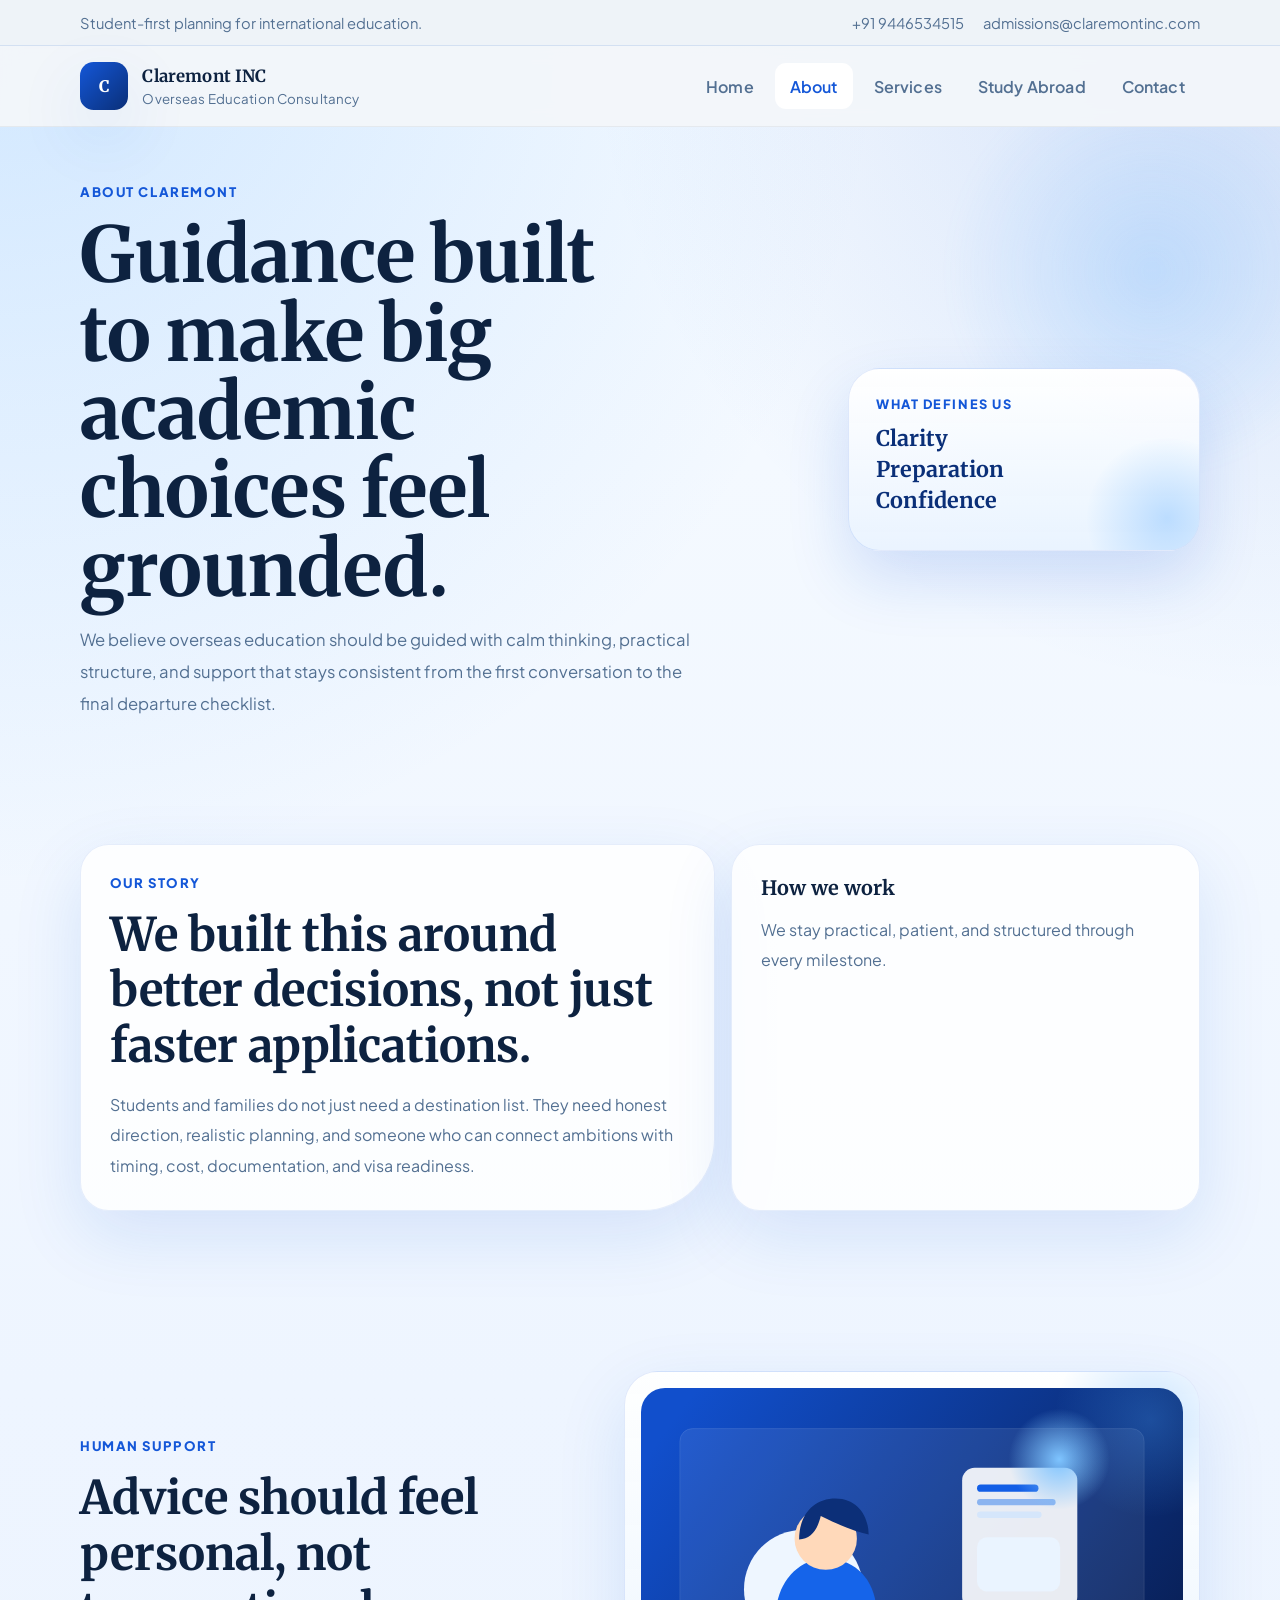
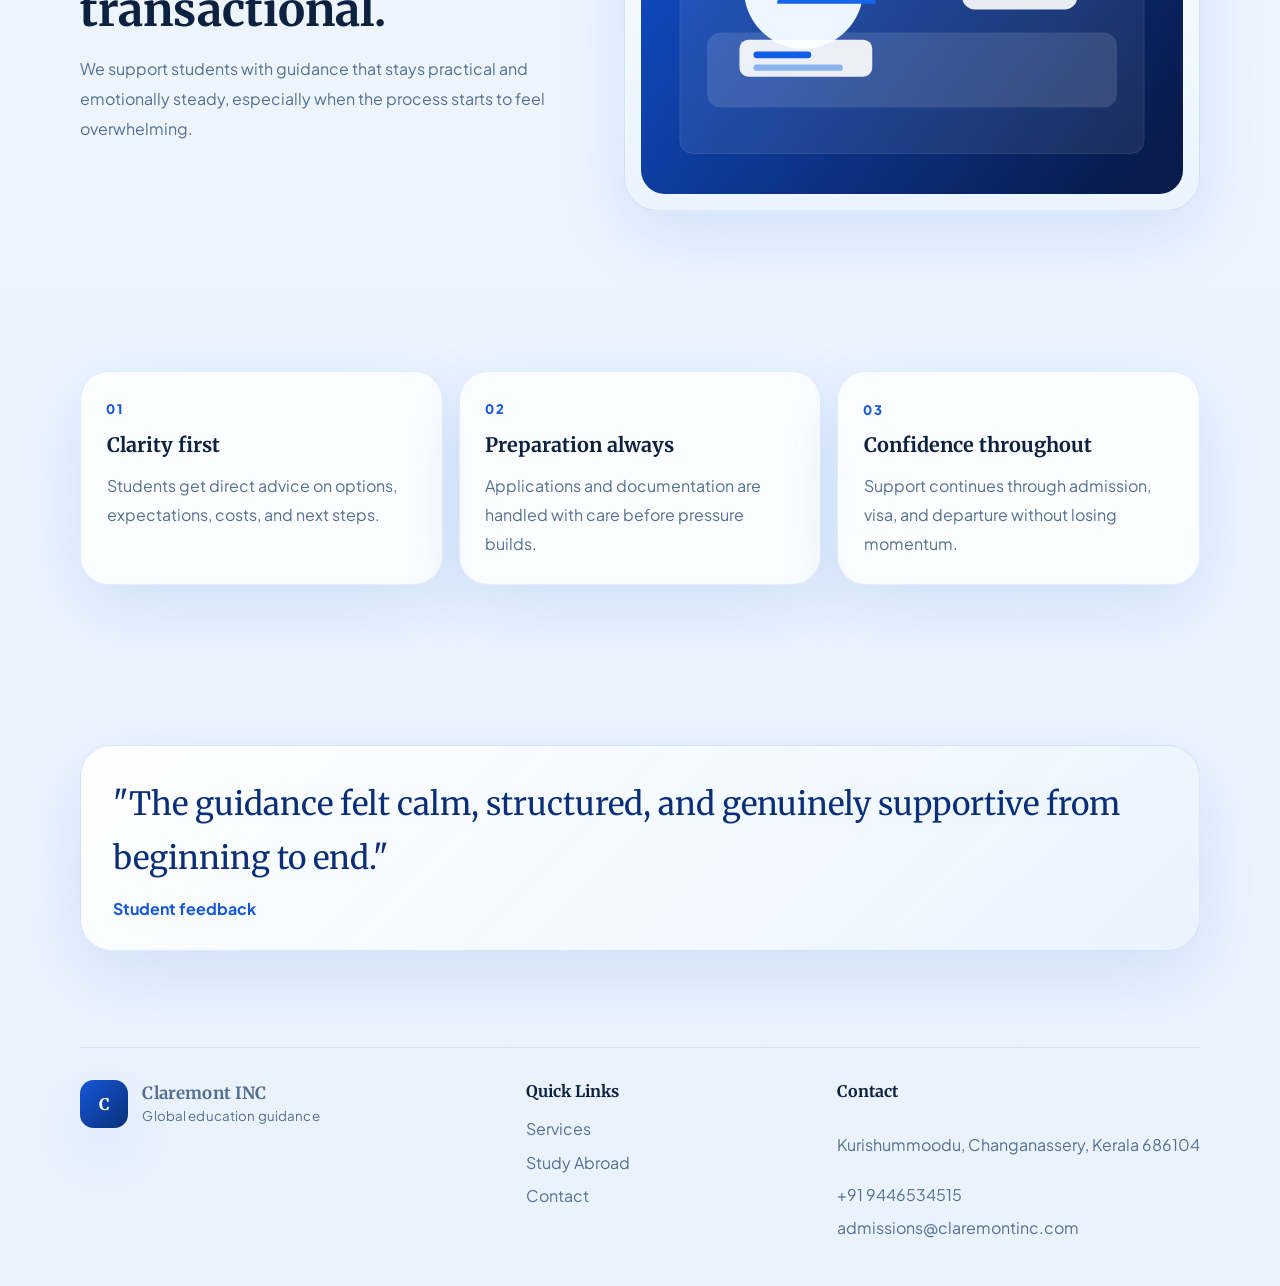
==== commit 8e7aacf8: "Add visual assets and testimonial sections" ====
--- a/about.html
+++ b/about.html
@@ -78,6 +78,19 @@
         </div>
       </section>
 
+      <section class="section">
+        <div class="container image-showcase image-showcase--reverse">
+          <div class="image-showcase__copy" data-reveal>
+            <p class="eyebrow">Human support</p>
+            <h2>Advice should feel personal, not transactional.</h2>
+            <p>We support students with guidance that stays practical and emotionally steady, especially when the process starts to feel overwhelming.</p>
+          </div>
+          <div class="image-showcase__figure" data-reveal>
+            <img src="assets/mentor-desk.svg" alt="Illustration of a mentor guiding a student">
+          </div>
+        </div>
+      </section>
+
       <section class="section section--aurora">
         <div class="container prism-grid">
           <article class="prism-card" data-reveal>
@@ -95,6 +108,13 @@
             <h3>Confidence throughout</h3>
             <p>Support continues through admission, visa, and departure without losing momentum.</p>
           </article>
+        </div>
+      </section>
+
+      <section class="section">
+        <div class="container quote-banner" data-reveal>
+          <p>"The guidance felt calm, structured, and genuinely supportive from beginning to end."</p>
+          <span>Student feedback</span>
         </div>
       </section>
     </main>
--- a/styles.css
+++ b/styles.css
@@ -2133,6 +2133,138 @@
   color: white;
 }
 
+.image-showcase {
+  display: grid;
+  grid-template-columns: 1.05fr 0.95fr;
+  gap: 1.4rem;
+  align-items: center;
+}
+
+.image-showcase--reverse {
+  grid-template-columns: 0.95fr 1.05fr;
+}
+
+.image-showcase__figure {
+  position: relative;
+  padding: 1rem;
+  border-radius: 2.1rem;
+  background: linear-gradient(180deg, rgba(255, 255, 255, 0.94), rgba(233, 243, 255, 0.9));
+  border: 1px solid rgba(20, 87, 216, 0.12);
+  box-shadow: var(--shadow);
+  overflow: hidden;
+}
+
+.image-showcase__figure::before {
+  content: "";
+  position: absolute;
+  width: 12rem;
+  height: 12rem;
+  top: -3rem;
+  right: -3rem;
+  border-radius: 50%;
+  background: radial-gradient(circle, rgba(74, 163, 255, 0.28), transparent 72%);
+  animation: drift 10s ease-in-out infinite;
+}
+
+.image-showcase__figure img,
+.testimonial-panel--image img {
+  display: block;
+  width: 100%;
+  height: auto;
+  border-radius: 1.5rem;
+}
+
+.image-showcase__copy {
+  max-width: 32rem;
+}
+
+.image-showcase__copy p:last-child {
+  margin: 0;
+  color: var(--muted);
+  line-height: 1.9;
+}
+
+.testimonial-stage {
+  display: grid;
+  gap: 1.5rem;
+}
+
+.testimonial-stage__intro {
+  max-width: 36rem;
+}
+
+.testimonial-stage__grid {
+  display: grid;
+  grid-template-columns: 1.1fr 0.95fr 0.95fr;
+  gap: 1rem;
+  align-items: stretch;
+}
+
+.testimonial-panel {
+  padding: 1.55rem;
+  border-radius: 1.8rem;
+  background: rgba(255, 255, 255, 0.82);
+  border: 1px solid rgba(20, 87, 216, 0.1);
+  box-shadow: var(--shadow);
+}
+
+.testimonial-panel--featured {
+  background: linear-gradient(180deg, #1467f4, #0a2f78);
+  box-shadow: 0 24px 60px rgba(10, 47, 120, 0.26);
+}
+
+.testimonial-panel p {
+  margin: 0 0 1rem;
+  line-height: 1.9;
+  color: var(--muted);
+}
+
+.testimonial-panel strong,
+.testimonial-panel span {
+  display: block;
+}
+
+.testimonial-panel strong {
+  color: var(--brand-deep);
+}
+
+.testimonial-panel span {
+  margin-top: 0.25rem;
+  color: var(--muted);
+}
+
+.testimonial-panel--featured p,
+.testimonial-panel--featured strong,
+.testimonial-panel--featured span {
+  color: white;
+}
+
+.testimonial-panel--image {
+  padding: 1rem;
+  overflow: hidden;
+}
+
+.quote-banner {
+  padding: 1.9rem 2rem;
+  border-radius: 2rem;
+  background: linear-gradient(135deg, rgba(255, 255, 255, 0.96), rgba(233, 243, 255, 0.92));
+  border: 1px solid rgba(20, 87, 216, 0.12);
+  box-shadow: var(--shadow);
+}
+
+.quote-banner p {
+  margin: 0 0 0.8rem;
+  font-family: "Merriweather", serif;
+  font-size: clamp(1.3rem, 3vw, 2rem);
+  line-height: 1.7;
+  color: var(--brand-deep);
+}
+
+.quote-banner span {
+  color: var(--brand);
+  font-weight: 700;
+}
+
 [data-reveal] {
   opacity: 0;
   transform: translateY(26px) scale(0.98);
@@ -2624,6 +2756,8 @@
   .inner-hero__grid,
   .narrative-grid,
   .vision-grid,
+  .image-showcase,
+  .image-showcase--reverse,
   .contact-stage,
   .split-panel,
   .content-grid,
@@ -2651,6 +2785,7 @@
   .service-spectrum,
   .atlas-grid,
   .halo-panel__cards,
+  .testimonial-stage__grid,
   .blueprint-grid,
   .country-stack {
     grid-template-columns: 1fr;
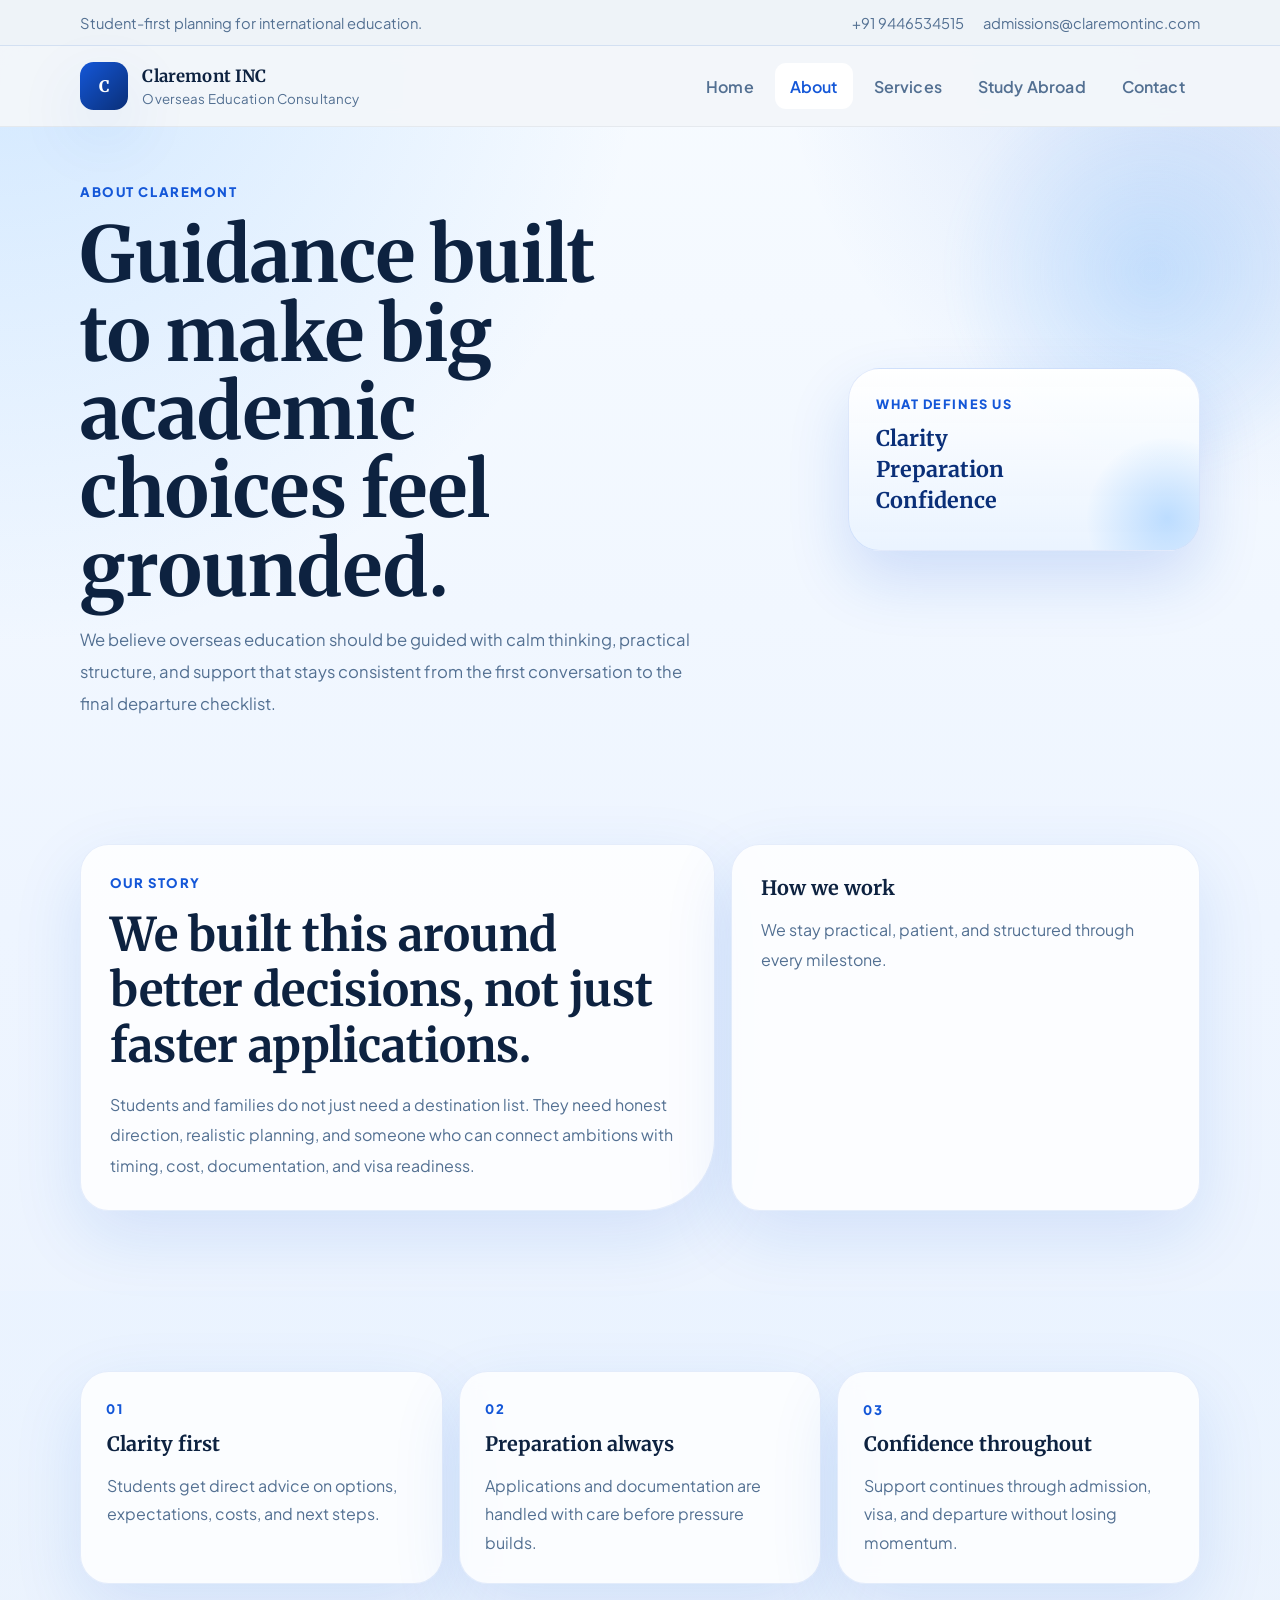
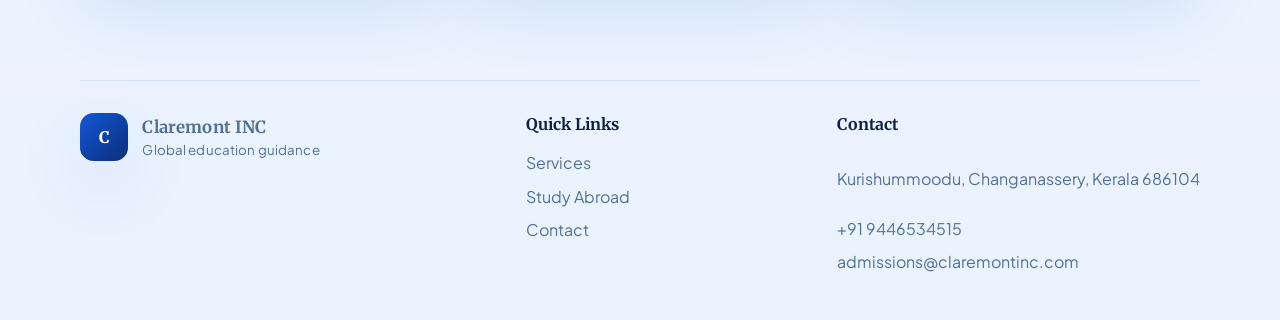
==== commit d0be2235: "Revert "Add visual assets and testimonial sections" This reverts commit 8e7aacf8ae39d4383c7aba12c3ae" ====
--- a/about.html
+++ b/about.html
@@ -78,19 +78,6 @@
         </div>
       </section>
 
-      <section class="section">
-        <div class="container image-showcase image-showcase--reverse">
-          <div class="image-showcase__copy" data-reveal>
-            <p class="eyebrow">Human support</p>
-            <h2>Advice should feel personal, not transactional.</h2>
-            <p>We support students with guidance that stays practical and emotionally steady, especially when the process starts to feel overwhelming.</p>
-          </div>
-          <div class="image-showcase__figure" data-reveal>
-            <img src="assets/mentor-desk.svg" alt="Illustration of a mentor guiding a student">
-          </div>
-        </div>
-      </section>
-
       <section class="section section--aurora">
         <div class="container prism-grid">
           <article class="prism-card" data-reveal>
@@ -108,13 +95,6 @@
             <h3>Confidence throughout</h3>
             <p>Support continues through admission, visa, and departure without losing momentum.</p>
           </article>
-        </div>
-      </section>
-
-      <section class="section">
-        <div class="container quote-banner" data-reveal>
-          <p>"The guidance felt calm, structured, and genuinely supportive from beginning to end."</p>
-          <span>Student feedback</span>
         </div>
       </section>
     </main>
--- a/styles.css
+++ b/styles.css
@@ -2133,138 +2133,6 @@
   color: white;
 }
 
-.image-showcase {
-  display: grid;
-  grid-template-columns: 1.05fr 0.95fr;
-  gap: 1.4rem;
-  align-items: center;
-}
-
-.image-showcase--reverse {
-  grid-template-columns: 0.95fr 1.05fr;
-}
-
-.image-showcase__figure {
-  position: relative;
-  padding: 1rem;
-  border-radius: 2.1rem;
-  background: linear-gradient(180deg, rgba(255, 255, 255, 0.94), rgba(233, 243, 255, 0.9));
-  border: 1px solid rgba(20, 87, 216, 0.12);
-  box-shadow: var(--shadow);
-  overflow: hidden;
-}
-
-.image-showcase__figure::before {
-  content: "";
-  position: absolute;
-  width: 12rem;
-  height: 12rem;
-  top: -3rem;
-  right: -3rem;
-  border-radius: 50%;
-  background: radial-gradient(circle, rgba(74, 163, 255, 0.28), transparent 72%);
-  animation: drift 10s ease-in-out infinite;
-}
-
-.image-showcase__figure img,
-.testimonial-panel--image img {
-  display: block;
-  width: 100%;
-  height: auto;
-  border-radius: 1.5rem;
-}
-
-.image-showcase__copy {
-  max-width: 32rem;
-}
-
-.image-showcase__copy p:last-child {
-  margin: 0;
-  color: var(--muted);
-  line-height: 1.9;
-}
-
-.testimonial-stage {
-  display: grid;
-  gap: 1.5rem;
-}
-
-.testimonial-stage__intro {
-  max-width: 36rem;
-}
-
-.testimonial-stage__grid {
-  display: grid;
-  grid-template-columns: 1.1fr 0.95fr 0.95fr;
-  gap: 1rem;
-  align-items: stretch;
-}
-
-.testimonial-panel {
-  padding: 1.55rem;
-  border-radius: 1.8rem;
-  background: rgba(255, 255, 255, 0.82);
-  border: 1px solid rgba(20, 87, 216, 0.1);
-  box-shadow: var(--shadow);
-}
-
-.testimonial-panel--featured {
-  background: linear-gradient(180deg, #1467f4, #0a2f78);
-  box-shadow: 0 24px 60px rgba(10, 47, 120, 0.26);
-}
-
-.testimonial-panel p {
-  margin: 0 0 1rem;
-  line-height: 1.9;
-  color: var(--muted);
-}
-
-.testimonial-panel strong,
-.testimonial-panel span {
-  display: block;
-}
-
-.testimonial-panel strong {
-  color: var(--brand-deep);
-}
-
-.testimonial-panel span {
-  margin-top: 0.25rem;
-  color: var(--muted);
-}
-
-.testimonial-panel--featured p,
-.testimonial-panel--featured strong,
-.testimonial-panel--featured span {
-  color: white;
-}
-
-.testimonial-panel--image {
-  padding: 1rem;
-  overflow: hidden;
-}
-
-.quote-banner {
-  padding: 1.9rem 2rem;
-  border-radius: 2rem;
-  background: linear-gradient(135deg, rgba(255, 255, 255, 0.96), rgba(233, 243, 255, 0.92));
-  border: 1px solid rgba(20, 87, 216, 0.12);
-  box-shadow: var(--shadow);
-}
-
-.quote-banner p {
-  margin: 0 0 0.8rem;
-  font-family: "Merriweather", serif;
-  font-size: clamp(1.3rem, 3vw, 2rem);
-  line-height: 1.7;
-  color: var(--brand-deep);
-}
-
-.quote-banner span {
-  color: var(--brand);
-  font-weight: 700;
-}
-
 [data-reveal] {
   opacity: 0;
   transform: translateY(26px) scale(0.98);
@@ -2756,8 +2624,6 @@
   .inner-hero__grid,
   .narrative-grid,
   .vision-grid,
-  .image-showcase,
-  .image-showcase--reverse,
   .contact-stage,
   .split-panel,
   .content-grid,
@@ -2785,7 +2651,6 @@
   .service-spectrum,
   .atlas-grid,
   .halo-panel__cards,
-  .testimonial-stage__grid,
   .blueprint-grid,
   .country-stack {
     grid-template-columns: 1fr;
